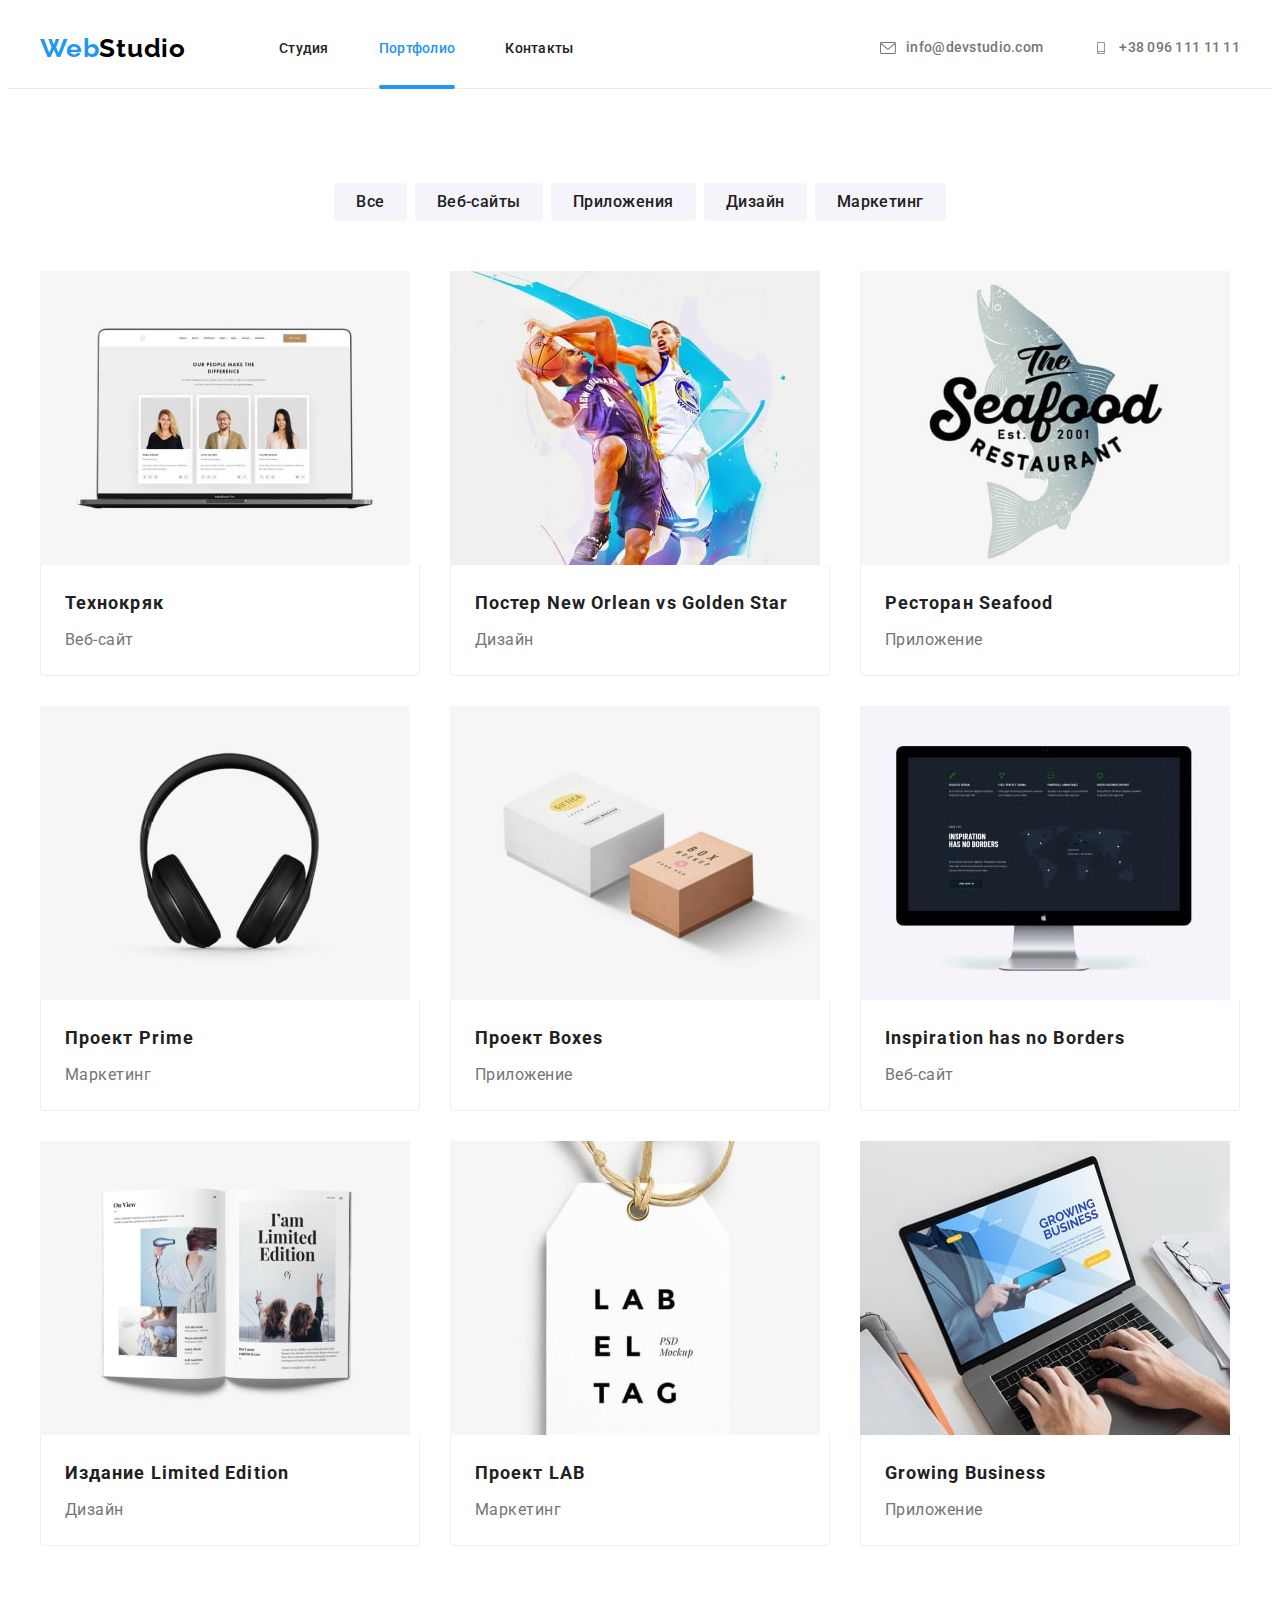
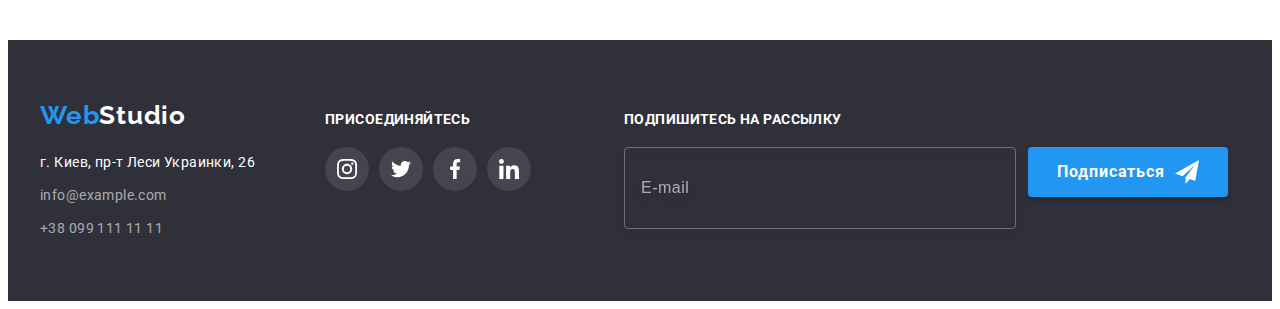
==== portfolio.html @ 7f7b312b "hw7" ====
<!DOCTYPE html>
<html lang="ru">
  <head>
    <meta charset="UTF-8" />
    <meta http-equiv="X-UA-Compatible" content="IE=edge" />
    <meta name="viewport" content="width=device-width, initial-scale=1.0" />
    <title>Document</title>
    <link rel="preconnect" href="https://fonts.googleapis.com" />
    <link rel="preconnect" href="https://fonts.gstatic.com" crossorigin />
    <link
      href="https://fonts.googleapis.com/css2?family=Raleway:wght@700&family=Roboto:wght@400;500;700;900&display=swap"
      rel="stylesheet"
    />
    <link
      rel="stylesheet"
      href="https://cdnjs.cloudflare.com/ajax/libs/modern-normalize/1.1.0/modern-normalize.min.css"
      integrity="sha512-wpPYUAdjBVSE4KJnH1VR1HeZfpl1ub8YT/NKx4PuQ5NmX2tKuGu6U/JRp5y+Y8XG2tV+wKQpNHVUX03MfMFn9Q=="
      crossorigin="anonymous"
      referrerpolicy="no-referrer"
    />
    <link rel="stylesheet" href="./css/styles.css" />
  </head>

  <body>
    <header class="header">
      <div class="container header-container">
        <nav class="header-nav">
          <a href="./index.html" class="header-logo link"
            ><span class="header-logo-span">Web</span>Studio
          </a>
          <ul class="header-nav-list list">
            <li class="header-nav-item">
              <a href="./index.html" class="header-nav-link link">Студия</a>
            </li>
            <li class="header-nav-item">
              <a href="./portfolio.html" class="header-nav-link link current-link">Портфолио</a>
            </li>
            <li class="header-nav-item">
              <a href="" class="header-nav-link link">Контакты</a>
            </li>
          </ul>
        </nav>
        <ul class="header-contacts-list list">
          <li class="header-contacts-item">
            <a href="mailto:info@devstudio.com" class="header-contacts-link link">
              <svg class="header-contacts-icon" width="16px" height="12px">
                <use href="./images/icons.svg#icon-envelope"></use>
              </svg>
              info@devstudio.com
            </a>
          </li>
          <li class="header-contacts-item">
            <a href="tel:+380961111111" class="header-contacts-link link">
              <svg class="header-contacts-icon" width="16px" height="12px">
                <use href="./images/icons.svg#icon-smartphone"></use>
              </svg>
              +38 096 111 11 11
            </a>
          </li>
        </ul>
      </div>
    </header>

    <main>
      <section class="section portfolio">
        <div class="container">
          <h2 class="visually-hidden">Портфолио</h2>

          <ul class="portfolio-btn-list list">
            <li class="portfolio-btn-item">
              <button type="button" class="portfolio-btn btn">Все</button>
            </li>
            <li class="portfolio-btn-item">
              <button type="button" class="portfolio-btn btn">Веб-сайты</button>
            </li>
            <li class="portfolio-btn-item">
              <button type="button" class="portfolio-btn btn">Приложения</button>
            </li>
            <li class="portfolio-btn-item">
              <button type="button" class="portfolio-btn btn">Дизайн</button>
            </li>
            <li class="portfolio-btn-item">
              <button type="button" class="portfolio-btn btn">Маркетинг</button>
            </li>
          </ul>

          <ul class="portfolio-list list">
            <li class="portfolio-item">
              <a href="#" class="portfolio-item-link link">
                <div class="portfolio-overlay">
                  <img
                    class="portfolio-img"
                    src="./images/img-portfolio-1.jpg"
                    alt="Технокряк"
                    width="370"
                    height="294"
                  />
                  <p class="portfolio-overlay-text">
                    Ресурс предлагает комплексные предложения с разным уровнем функционала и
                    сервисов. Все это позволит посетителю получить исчерпывающие сведения о компании
                    или частном лице.
                  </p>
                </div>
                <div class="portfolio-item-under-img">
                  <h3 class="portfolio-title">Технокряк</h3>
                  <p class="portfolio-text">Веб-сайт</p>
                </div>
              </a>
            </li>
            <li class="portfolio-item">
              <a href="#" class="portfolio-item-link link">
                <div class="portfolio-overlay">
                  <img
                    class="portfolio-img"
                    src="./images/img-portfolio-2.jpg"
                    alt="Постер New Orlean vs Golden Star"
                    width="370"
                    height="294"
                  />
                  <p class="portfolio-overlay-text">
                    Ресурс предлагает комплексные предложения с разным уровнем функционала и
                    сервисов. Все это позволит посетителю получить исчерпывающие сведения о компании
                    или частном лице.
                  </p>
                </div>
                <div class="portfolio-item-under-img">
                  <h3 class="portfolio-title">Постер New Orlean vs Golden Star</h3>
                  <p class="portfolio-text">Дизайн</p>
                </div>
              </a>
            </li>
            <li class="portfolio-item">
              <a href="#" class="portfolio-item-link link">
                <div class="portfolio-overlay">
                  <img
                    class="portfolio-img"
                    src="./images/img-portfolio-3.jpg"
                    alt="Ресторан Seafood"
                    width="370"
                    height="294"
                  />
                  <p class="portfolio-overlay-text">
                    Ресурс предлагает комплексные предложения с разным уровнем функционала и
                    сервисов. Все это позволит посетителю получить исчерпывающие сведения о компании
                    или частном лице.
                  </p>
                </div>
                <div class="portfolio-item-under-img">
                  <h3 class="portfolio-title">Ресторан Seafood</h3>
                  <p class="portfolio-text">Приложение</p>
                </div>
              </a>
            </li>
            <li class="portfolio-item">
              <a href="#" class="portfolio-item-link link">
                <div class="portfolio-overlay">
                  <img
                    class="portfolio-img"
                    src="./images/img-portfolio-4.jpg"
                    alt="Проект Prime"
                    width="370"
                    height="294"
                  />
                  <p class="portfolio-overlay-text">
                    Ресурс предлагает комплексные предложения с разным уровнем функционала и
                    сервисов. Все это позволит посетителю получить исчерпывающие сведения о компании
                    или частном лице.
                  </p>
                </div>
                <div class="portfolio-item-under-img">
                  <h3 class="portfolio-title">Проект Prime</h3>
                  <p class="portfolio-text">Маркетинг</p>
                </div>
              </a>
            </li>
            <li class="portfolio-item">
              <a href="#" class="portfolio-item-link link">
                <div class="portfolio-overlay">
                  <img
                    class="portfolio-img"
                    src="./images/img-portfolio-5.jpg"
                    alt="Проект Boxes"
                    width="370"
                    height="294"
                  />
                  <p class="portfolio-overlay-text">
                    Ресурс предлагает комплексные предложения с разным уровнем функционала и
                    сервисов. Все это позволит посетителю получить исчерпывающие сведения о компании
                    или частном лице.
                  </p>
                </div>
                <div class="portfolio-item-under-img">
                  <h3 class="portfolio-title">Проект Boxes</h3>
                  <p class="portfolio-text">Приложение</p>
                </div>
              </a>
            </li>
            <li class="portfolio-item">
              <a href="#" class="portfolio-item-link link">
                <div class="portfolio-overlay">
                  <img
                    class="portfolio-img"
                    src="./images/img-portfolio-6.jpg"
                    alt="Inspiration has no Borders"
                    width="370"
                    height="294"
                  />
                  <p class="portfolio-overlay-text">
                    Ресурс предлагает комплексные предложения с разным уровнем функционала и
                    сервисов. Все это позволит посетителю получить исчерпывающие сведения о компании
                    или частном лице.
                  </p>
                </div>
                <div class="portfolio-item-under-img">
                  <h3 class="portfolio-title">Inspiration has no Borders</h3>
                  <p class="portfolio-text">Веб-сайт</p>
                </div>
              </a>
            </li>
            <li class="portfolio-item">
              <a href="#" class="portfolio-item-link link">
                <div class="portfolio-overlay">
                  <img
                    class="portfolio-img"
                    src="./images/img-portfolio-7.jpg"
                    alt="Издание Limited Edition"
                    width="370"
                    height="294"
                  />
                  <p class="portfolio-overlay-text">
                    Ресурс предлагает комплексные предложения с разным уровнем функционала и
                    сервисов. Все это позволит посетителю получить исчерпывающие сведения о компании
                    или частном лице.
                  </p>
                </div>
                <div class="portfolio-item-under-img">
                  <h3 class="portfolio-title">Издание Limited Edition</h3>
                  <p class="portfolio-text">Дизайн</p>
                </div>
              </a>
            </li>
            <li class="portfolio-item">
              <a href="#" class="portfolio-item-link link">
                <div class="portfolio-overlay">
                  <img
                    class="portfolio-img"
                    src="./images/img-portfolio-8.jpg"
                    alt="Проект LAB"
                    width="370"
                    height="294"
                  />
                  <p class="portfolio-overlay-text">
                    Ресурс предлагает комплексные предложения с разным уровнем функционала и
                    сервисов. Все это позволит посетителю получить исчерпывающие сведения о компании
                    или частном лице.
                  </p>
                </div>
                <div class="portfolio-item-under-img">
                  <h3 class="portfolio-title">Проект LAB</h3>
                  <p class="portfolio-text">Маркетинг</p>
                </div>
              </a>
            </li>
            <li class="portfolio-item">
              <a href="#" class="portfolio-item-link link">
                <div class="portfolio-overlay">
                  <img
                    class="portfolio-img"
                    src="./images/img-portfolio-9.jpg"
                    alt="Growing Business"
                    width="370"
                    height="294"
                  />
                  <p class="portfolio-overlay-text">
                    Ресурс предлагает комплексные предложения с разным уровнем функционала и
                    сервисов. Все это позволит посетителю получить исчерпывающие сведения о компании
                    или частном лице.
                  </p>
                </div>
                <div class="portfolio-item-under-img">
                  <h3 class="portfolio-title">Growing Business</h3>
                  <p class="portfolio-text">Приложение</p>
                </div>
              </a>
            </li>
          </ul>
        </div>
      </section>
    </main>

    <footer class="footer">
      <div class="container footer-container">
        <div class="footer-address-container">
          <a href="./index.html" class="footer-logo link"
            ><span class="footer-logo-span">Web</span>Studio</a
          >
          <address class="footer-address">
            <ul class="footer-address-list list">
              <li class="footer-address-item">
                <a
                  class="footer-address-item-map link"
                  href="https://goo.gl/maps/R8WiXzASYnoAevXz5"
                  target="_blank"
                  rel="noopener noreferrer"
                  >г. Киев, пр-т Леси Украинки, 26</a
                >
              </li>
              <li class="footer-address-item">
                <a class="footer-address-item-link link" href="mailto:info@example.com"
                  >info@example.com</a
                >
              </li>
              <li class="footer-address-item">
                <a class="footer-address-item-link link" href="tel:+380991111111"
                  >+38 099 111 11 11</a
                >
              </li>
            </ul>
          </address>
        </div>

        <div class="footer-soc-container">
          <p class="footer-soc-text">присоединяйтесь</p>
          <ul class="footer-soc-list list">
            <li class="footer-soc-item">
              <a href="#" class="footer-soc-link link">
                <svg class="footer-soc-icon" width="20px" height="20px">
                  <use href="./images/icons.svg#icon-instagram"></use>
                </svg>
              </a>
            </li>
            <li class="footer-soc-item">
              <a href="#" class="footer-soc-link link">
                <svg class="footer-soc-icon" width="20px" height="20px">
                  <use href="./images/icons.svg#icon-twitter"></use>
                </svg>
              </a>
            </li>
            <li class="footer-soc-item">
              <a href="" class="footer-soc-link link">
                <svg class="footer-soc-icon" width="20px" height="20px">
                  <use href="./images/icons.svg#icon-facebook"></use>
                </svg>
              </a>
            </li>
            <li class="footer-soc-item">
              <a href="" class="footer-soc-link link">
                <svg class="footer-soc-icon" width="20px" height="20px">
                  <use href="./images/icons.svg#icon-linkedin"></use>
                </svg>
              </a>
            </li>
          </ul>
        </div>

        <div class="footer-subscription">
          <p class="footer-subscription-title">Подпишитесь на рассылку</p>
          <form class="footer-subscription-form">
            <!-- <label for="user-telegram" class="footer-subscription-label"></label> -->
            <input
              id="user-telegram"
              type="email"
              class="footer-subscription-input"
              name="user-telegram"
              placeholder="E-mail"
              required
            />
            <button type="submit" class="footer-subscription-btn btn">
              Подписаться
              <svg class="footer-subscription-btn-icon" width="24px" height="24px">
                <use href="./images/icons.svg#icon-send-telegram"></use>
              </svg>
            </button>
          </form>
        </div>
      </div>
    </footer>
  </body>
</html>
---- css/styles.css ----
:root {
  --main-title-color: #212121;
  --main-text-color: #757575;
  --main-hover-color: #2196f3;
  --main-svg-color: #afb1b8;
  --timing-function-cubic: cubic-bezier(0.4, 0, 0.2, 1);
  --duration: 250ms;
}

p,
h1,
h2,
h3,
h4,
h5,
h6 {
  margin: 0;
}

ul {
  margin: 0;
  padding-left: 0;
}

body {
  font-family: 'Roboto', sans-serif;
  font-style: normal;
}

img {
  display: block;
  max-width: 100%;
  height: auto;
}

address {
  font-style: normal;
}

.link {
  text-decoration: none;
  font-style: normal;
}

/* .link:active {
  color: var(--main-hover-color);
} */

.list {
  list-style: none;
}

.btn {
  cursor: pointer;
  font-family: inherit;
  border: transparent;
}

.visually-hidden {
  position: absolute;
  white-space: nowrap;
  width: 1px;
  height: 1px;
  overflow: hidden;
  border: 0;
  padding: 0;
  clip: rect(0 0 0 0);
  clip-path: inset(50%);
  margin: -1px;
}

.container {
  width: 1200px;
  padding-left: 15px;
  padding-right: 15px;
  margin-left: auto;
  margin-right: auto;
  /* outline: 2px solid red; */
}

.section {
  padding-top: 94px;
  padding-bottom: 94px;
}

/* --------------HEADER ------------*/

.header-nav-link:hover,
.header-nav-link:focus,
.header-contacts-link:hover,
.header-contacts-link:focus {
  color: var(--main-hover-color);
}

.header {
  background-color: #ffffff;
  /* padding-top: 24px;
  padding-bottom: 25px; */
  border-bottom: 1px solid #ececec;
}

.header-container {
  display: flex;
  align-items: center;
}

.header-nav {
  display: flex;
  align-items: center;
}

.header-nav-list {
  display: flex;
}

.header-nav-item {
  margin-right: 50px;
}

.header-nav-item:last-child {
  margin-right: 0;
}

.header-contacts-list {
  margin-left: auto;
  display: flex;
  justify-content: flex-end;
}

.header-contacts-item {
  margin-right: 50px;
}

.header-contacts-item:last-child {
  margin-right: 0;
}

.header-nav-link {
  font-weight: 500;
  font-size: 14px;
  line-height: 1.14; /* line-height(px)/font-size(px) */
  letter-spacing: 0.02em;
  color: #212121;
  transition-property: color;
  transition-duration: var(--duration);
  transition-timing-function: var(--timing-function-cubic);
  position: relative;
  padding-bottom: 32px;
  padding-top: 32px;
}

.header-contacts-link {
  display: flex;
  align-items: center;
  font-weight: 500;
  font-size: 14px;
  line-height: 1.14;
  letter-spacing: 0.02em;
  color: var(--main-text-color);
  transition: color var(--duration) var(--transition-cubic);
  padding-bottom: 32px;
  padding-top: 32px;
}

.header-contacts-icon {
  margin-right: 10px;
  fill: currentColor;
}

.header-logo {
  font-family: 'Raleway', sans-serif;
  font-weight: 700;
  font-size: 26px;
  line-height: 1.19;
  letter-spacing: 0.03em;
  color: #000;
  margin-right: 93px;
}

.header-logo-span {
  color: #2196f3;
}

.current-link {
  color: var(--main-hover-color);
  position: relative;
}

/* .header-nav-link::after {
  content: '';
  display: block;
  position: absolute;
  width: 0%;
  height: 4px;
  background-color: currentColor;
  border-radius: 2px;
  transition: width var(--duration) var(--transition-cubic);
  bottom: -1px;
}

.header-nav-link:hover::after {
  width: 100%;
} */

.current-link::after {
  content: '';
  display: block;
  position: absolute;
  width: 100%;
  height: 4px;
  background-color: currentColor;
  border-radius: 2px;
  bottom: -1px;
  /* bottom: -33px; */
}

/* --------------HERO ------------*/

.hero-btn:hover,
.hero-btn:focus {
  background-color: #188ce8;
}

.hero {
  background-color: #c4c4c4;
  background-image: linear-gradient(rgba(47, 48, 58, 0.4), rgba(47, 48, 58, 0.4)),
    url(../images/img-hero-bg.jpg);
  background-repeat: no-repeat;
  background-position: center;
  background-size: cover;
  max-width: 1600px;
  margin: auto auto;
  padding-top: 200px;
  padding-bottom: 200px;
}

.hero-title {
  font-weight: 900;
  font-size: 44px;
  line-height: 1.36;
  text-align: center;
  letter-spacing: 0.06em;
  text-transform: uppercase;
  color: #ffffff;
  max-width: 696px;
  margin-left: auto;
  margin-right: auto;
  margin-bottom: 30px;
}

.hero-btn {
  border-radius: 4px;
  font-weight: 700;
  font-size: 16px;
  line-height: calc(30 / 16);
  display: flex;
  align-items: center;
  text-align: center;
  letter-spacing: 0.06em;
  color: #ffffff;
  background-color: #2196f3;
  margin-left: auto;
  margin-right: auto;
  padding: 10px 32px;
  transition: background-color var(--duration) var(--timing-function-cubic);
}

/* -------------- FEATURES ------------*/

.features-list {
  margin-left: auto;
  margin-right: auto;
  display: flex;
}

.features-item {
  align-items: baseline;
  margin-right: 30px;
  flex-basis: calc((100% - 90px) / 4);
}

.features-item:last-child {
  margin-right: 0;
}

.features-item-title {
  font-weight: 700;
  font-size: 14px;
  line-height: 1.14;
  letter-spacing: 0.03em;
  text-transform: uppercase;
  color: var(--main-title-color);
  margin-bottom: 10px;
}

.features-item-text {
  font-size: 14px;
  line-height: calc(24 / 14);
  letter-spacing: 0.03em;
  color: var(--main-text-color);
}

.features-item-logo {
  display: flex;
  align-items: center;
  justify-content: center;
  width: 270px;
  height: 120px;
  background-color: #f5f4fa;
  margin-bottom: 30px;
}

/* -------------- ABOUT ------------*/

.about {
  padding-top: 0;
}

.about-list {
  display: flex;
  column-gap: 30px; /* задает отступы между li списком, кром последнего/первого. Аналог child */
}

.about-title {
  font-weight: 700;
  font-size: 36px;
  line-height: 1.17;
  text-align: center;
  letter-spacing: 0.03em;
  color: var(--main-title-color);
  margin-bottom: 50px;
}

.about-item {
  position: relative;
}

.about-text {
  font-weight: 700;
  font-size: 14px;
  line-height: 16px;
  text-align: center;
  letter-spacing: 0.03em;
  text-transform: uppercase;
  color: #ffffff;
  background-color: rgba(47, 48, 58, 0.8);
  position: absolute;
  bottom: 0;
  width: 100%;
  height: 70px;
  display: flex;
  justify-content: center;
  align-items: center;
}

/* -------------- TEAM ------------*/

.team {
  background-color: #f5f4fa;
}

.team-list {
  display: flex;
  column-gap: 30px;
}

.team-item {
  border-radius: 0px 0px 4px 4px;
  background-color: #ffffff;
  box-shadow: 0px 1px 3px rgba(0, 0, 0, 0.12), 0px 1px 1px rgba(0, 0, 0, 0.14),
    0px 2px 1px rgba(0, 0, 0, 0.2);
}

.team-title {
  font-weight: 700;
  font-size: 36px;
  line-height: 1.17;
  text-align: center;
  letter-spacing: 0.03em;
  color: var(--main-title-color);
  margin-bottom: 50px;
}

.team-item-title {
  font-weight: 500;
  font-size: 16px;
  line-height: 1.19;
  text-align: center;
  letter-spacing: 0.03em;
  color: var(--main-title-color);
  margin-bottom: 10px;
  padding-top: 30px;
}

.team-item-text {
  font-size: 16px;
  line-height: 1.19;
  text-align: center;
  letter-spacing: 0.03em;
  color: var(--main-text-color);
  /* padding-bottom: 30px; */
  margin-bottom: 16px;
}

.team-soc-list {
  display: flex;
  justify-content: center;
  gap: 10px;
  padding-bottom: 30px;
}

.team-soc-link {
  display: flex;
  align-items: center;
  justify-content: center;
  width: 44px;
  height: 44px;
  border-radius: 50%;
  background-color: #ffffff;
  transition: background-color var(--duration) var(--timing-function-cubic);
}

.team-soc-icon {
  fill: var(--main-svg-color);
  transition: fill var(--duration) var(--timing-function-cubic);
}

.team-soc-link:hover,
.team-soc-link:focus {
  background-color: var(--main-hover-color);
}

.team-soc-link:hover .team-soc-icon,
.team-soc-link:focus .team-soc-icon {
  fill: #ffffff;
}

/* -------------- CLIENTS ------------*/

.clients-title {
  font-weight: 700;
  font-size: 36px;
  line-height: calc(42 / 36);
  text-align: center;
  letter-spacing: 0.03em;
  color: var(--main-title-color);
  margin-bottom: 50px;
}

.clients-logo-list {
  display: flex;
  justify-content: center;
  gap: 30px;
}

.clients-logo-link {
  display: flex;
  align-items: center;
  justify-content: center;
  width: 170px;
  height: 92px;
  color: var(--main-svg-color);
  border: 1px solid #afb1b8;
  border-radius: 4px;
  transition: border-color var(--duration) var(--timing-function-cubic),
    color var(--duration) var(--timing-function-cubic);
}

.clients-logo-icon {
  /* fill: var(--main-svg-color); */
  fill: currentColor;
  /* transition: fill var(--duration) var(--timing-function-cubic); */
}

.clients-logo-link:hover,
.clients-logo-link:focus {
  border-color: var(--main-hover-color);
  color: var(--main-hover-color);
}

/* .clients-logo-link:hover .clients-logo-icon,
.clients-logo-link:focus .clients-logo-icon {
  fill: currentColor;
} */

/* -------------- PORTFOLIO ------------*/

.portfolio-btn {
  font-weight: 500;
  font-size: 16px;
  line-height: 1.63;
  text-align: center;
  letter-spacing: 0.03em;
  color: #212121;
  background: #f5f4fa;
  border-radius: 4px;
  transition: background-color var(--duration) var(--timing-function-cubic),
    color var(--duration) var(--timing-function-cubic),
    box-shadow var(--duration) var(--timing-function-cubic);
}

.portfolio-btn:hover,
.portfolio-btn:focus {
  background-color: #2196f3;
  color: #ffffff;
  box-shadow: 0px 3px 1px rgba(0, 0, 0, 0.1), 0px 1px 2px rgba(0, 0, 0, 0.08),
    0px 2px 2px rgba(0, 0, 0, 0.12);
}

.portfolio-btn-list {
  margin-bottom: 50px;
  display: flex;
  justify-content: center;
  column-gap: 8px;
}

.portfolio-btn {
  padding: 6px 22px;
}

.portfolio-list {
  display: flex;
  flex-wrap: wrap;
  column-gap: 30px;
  row-gap: 30px;
}

.portfolio-item-under-img {
  padding: 20px 24px;
  border-radius: 0px 0px 4px 4px;
  border: 1px solid #eeeeee;
  border-top: none;
}

.portfolio-title {
  font-weight: 700;
  font-size: 18px;
  line-height: 2;
  letter-spacing: 0.06em;
  color: var(--main-title-color);
  margin-bottom: 4px;
}

.portfolio-text {
  font-size: 16px;
  line-height: 1.88;
  letter-spacing: 0.03em;
  color: var(--main-text-color);
}

.portfolio-item {
  width: calc((100% - 60px) / 3);
  /* position: relative; */
}

.portfolio-item-link {
  display: block;
  width: 100%;
  height: 100%;
  transition: box-shadow var(--duration) var(--timing-function-cubic);
  /* position: relative; */
}

.portfolio-overlay {
  position: relative;
  overflow: hidden;
}

.portfolio-overlay-text {
  color: #ffffff;
  position: absolute;
  font-weight: 400;
  font-size: 18px;
  line-height: calc(28 / 18);
  letter-spacing: 0.03em;
  top: 0;
  left: 0;
  background-color: rgba(33, 150, 243, 0.9);
  width: 100%;
  height: 100%;
  transform: translateY(101%);
  transition: transform var(--duration) var(--timing-function-cubic);
  padding: 63px 24px;
  overflow: auto;
}

.portfolio-item-link:hover,
.portfolio-item-link:focus {
  box-shadow: 0px 1px 1px rgba(0, 0, 0, 0.12), 0px 4px 4px rgba(0, 0, 0, 0.06),
    1px 4px 6px rgba(0, 0, 0, 0.16);
}

.portfolio-item-link:hover .portfolio-overlay-text {
  transform: translateY(0);
}

/* -------------- FOOTER ------------*/

.footer {
  background: #2f303a;
  padding-top: 60px;
  padding-bottom: 60px;
}

.footer-address-item-map:hover,
.footer-address-item-map:focus,
.footer-address-item-link:hover,
.footer-address-item-link:focus {
  color: var(--main-hover-color);
}

.footer-logo {
  display: inline-block;
  font-family: 'Raleway', sans-serif;
  font-weight: 700;
  font-size: 26px;
  line-height: 1.19;
  letter-spacing: 0.03em;
  color: #ffffff;
  margin-bottom: 20px;
}

.footer-address {
  margin-top: auto;
}

.footer-logo-span {
  color: #2196f3;
}

.footer-address-item-map {
  font-size: 14px;
  line-height: 1.7;
  letter-spacing: 0.03em;
  color: #ffffff;
  transition: color var(--duration) var(--timing-function-cubic);
}

.footer-address-item-link {
  font-size: 14px;
  line-height: 1.7;
  letter-spacing: 0.03em;
  color: rgba(255, 255, 255, 0.6);
  transition: color var(--duration) var(--timing-function-cubic);
}

.footer-address-item {
  margin-bottom: 9px;
}

.footer-address-item:last-child {
  margin-bottom: 0;
}

.footer-container {
  display: flex;
  justify-content: start;
  align-items: baseline;
}

.footer-address-container {
  margin-right: 70px;
}

.footer-soc-text {
  font-weight: 700;
  font-size: 14px;
  line-height: calc(16 / 14);
  letter-spacing: 0.03em;
  text-transform: uppercase;
  color: #ffffff;
  margin-bottom: 20px;
}

.footer-soc-list {
  display: flex;
  justify-content: start;
  column-gap: 10px;
  /* margin-bottom: 30px; */
}

.footer-soc-link {
  display: flex;
  align-items: center;
  justify-content: center;
  width: 44px;
  height: 44px;
  border-radius: 50%;
  background-color: rgba(255, 255, 255, 0.1);
  transition: background-color var(--duration) var(--timing-function-cubic);
}

.footer-soc-icon {
  fill: #ffffff;
}

.footer-soc-link:hover,
.footer-soc-link:focus {
  background-color: var(--main-hover-color);
}

/* .footer-soc-link:hover .footer-soc-icon,
.footer-soc-link:focus .footer-soc-icon {
  fill: #ffffff;
} */

.footer-subscription {
  margin-left: 93px;
}

.footer-subscription-form {
  display: flex;
  justify-content: center;
  gap: 12px;
}

.footer-subscription-title {
  font-weight: 700;
  font-size: 14px;
  line-height: calc(16 / 14);
  letter-spacing: 0.03em;
  text-transform: uppercase;
  color: #ffffff;
  margin-bottom: 20px;
}

.footer-subscription-input {
  /* box-sizing: border-box; */
  width: 358px;
  height: 50px;
  border: 1px solid rgba(255, 255, 255, 0.3);
  filter: drop-shadow(0px 4px 4px rgba(0, 0, 0, 0.15));
  border-radius: 4px;
  color: rgba(255, 255, 255, 0.6);
  background-color: rgba(0, 0, 0, 0);
  padding: 15px 16px;
}

.footer-subscription-input::placeholder {
  font-weight: 400;
  font-size: 16px;
  line-height: calc(20 / 16);
  display: flex;
  align-items: center;
  letter-spacing: 0.03em;
  color: rgba(255, 255, 255, 0.6);
}

.footer-subscription-btn {
  width: 200px;
  height: 50px;
  background: var(--main-hover-color);
  box-shadow: 0px 4px 4px rgba(0, 0, 0, 0.15);
  border-radius: 4px;
  display: flex;
  justify-content: center;
  align-items: center;
  gap: 10px;
  transition: background-color var(--duration) var(--timing-function-cubic);
  font-weight: 700;
  font-size: 16px;
  line-height: calc(30 / 16);
  letter-spacing: 0.06em;
  color: #ffffff;
}

/* .footer-subscription-btn-text {
  font-weight: 700;
  font-size: 16px;
  line-height: calc(30 / 16);
  display: flex;
  align-items: center;
  text-align: center;
  letter-spacing: 0.06em;
  color: #ffffff;
}*/

.footer-subscription-btn:hover,
.footer-subscription-btn:focus {
  background-color: #188ce8;
}

/* -------------- MODAL WINDOW / BACKDROP------------*/

.backdrop {
  position: fixed;
  top: 0;
  width: 100%;
  height: 100%;
  background-color: rgba(0, 0, 0, 0.2);
  transition: opacity var(--duration) var(--timing-function-cubic),
    visibility var(--duration) var(--timing-function-cubic);
}

.modal-window {
  /* открытое окно модалки */
  position: absolute;
  top: 50%;
  left: 50%;
  transform: translate(-50%, -50%) scale(1); /*scale показыает точку с которой будет пояляться */
  width: 528px;
  height: 581px;
  background-color: #ffffff;
  box-shadow: 0px 1px 3px rgba(0, 0, 0, 0.12), 0px 1px 1px rgba(0, 0, 0, 0.14),
    0px 2px 1px rgba(0, 0, 0, 0.2);
  border-radius: 4px;
  transition: transform var(--duration) var(--timing-function-cubic);
  padding: 40px;
}

.backdrop.is-hidden .modal-window {
  /* закрытое окно модалки */
  transform: translate(-50%, -50%) scale(0); /* плавное появление модалки */
}

.backdrop-btn {
  position: absolute;
  top: 8px;
  right: 8px;
  width: 30px;
  height: 30px;
  background-color: #ffffff;
  border: 1px solid rgba(0, 0, 0, 0.1);
  border-radius: 50%;
}

.backdrop-icon-close {
  position: absolute;
  top: 50%;
  left: 50%;
  transform: translate(-50%, -50%);
}

.is-hidden {
  opacity: 0;
  visibility: hidden;
  pointer-events: none;
}

.no-scroll {
  overflow: hidden;
}

.modal-title {
  font-weight: 700;
  font-size: 20px;
  line-height: calc(23 / 20);
  text-align: center;
  letter-spacing: 0.03em;
  color: var(--main-title-color);
  margin-bottom: 12px;
}

.modal-input-field {
  margin-bottom: 10px;
}

.modal-input-field.user-comment {
  margin-bottom: 20px;
}

.modal-input {
  width: 100%;
  min-height: 40px;
  border: 1px solid rgba(33, 33, 33, 0.2);
  border-radius: 4px;
  padding-left: 42px;
  transition: border-color var(--duration) var(--timing-function-cubic),
    outline-color var(--duration) var(--timing-function-cubic);
}

.modal-input:focus {
  border-color: var(--main-hover-color);
  outline-color: var(--main-hover-color);
}

.modal-input:focus + .modal-input-icon {
  fill: var(--main-hover-color);
}

.modal-input-title {
  display: block;
  font-weight: 400;
  font-size: 12px;
  line-height: calc(14 / 12);
  letter-spacing: 0.01em;
  color: var(--main-text-color);
  margin-bottom: 4px;
}

.modal-input-comment {
  display: block;
  width: 100%;
  min-height: 120px;
  border: 1px solid rgba(33, 33, 33, 0.2);
  border-radius: 4px;
  resize: none;
  padding: 12px 16px;
  transition: border-color var(--duration) var(--timing-function-cubic),
    outline-color var(--duration) var(--timing-function-cubic);
}

.modal-input-comment:focus {
  border-color: var(--main-hover-color);
  outline-color: var(--main-hover-color);
}

.modal-input-comment::placeholder {
  font-weight: 400;
  font-size: 12px;
  line-height: calc(14 / 12);
  letter-spacing: 0.01em;
  color: rgba(117, 117, 117, 0.5);
}

.modal-checkbox {
  margin-bottom: 30px;
}

.modal-checkbox-text {
  font-weight: 400;
  font-size: 14px;
  line-height: calc(24 / 14);
  letter-spacing: 0.03em;
  color: var(--main-text-color);
  display: flex;
  justify-content: center;
  align-items: center;
}

.modal-checkbox-text span:first-child {
  width: 16px;
  height: 15px;
  border: 2px solid var(--main-title-color);
  border-radius: 3px;
  margin-right: 8.38px;
  display: flex;
  align-items: center;
  justify-content: center;
  transition: background-color var(--duration) var(--timing-function-cubic),
    border-color var(--duration) var(--timing-function-cubic);
}

.modal-check {
  fill: transparent;
  transition: fill var(--duration) var(--timing-function-cubic);
}

.modal-checkbox-input:checked + .modal-checkbox-text span:first-child {
  background-color: var(--main-hover-color);
  border-color: var(--main-hover-color);
}

.modal-checkbox-input:checked + .modal-checkbox-text .modal-check {
  fill: #ffffff;
}

/* .modal-checkbox-input:focus + .modal-checkbox-text span:first-child {
  border-color: var(--main-hover-color);
} */

/* .modal-checkbox-text::before {
  content: '';
  width: 16px;
  height: 15px;
  border: 2px solid var(--main-title-color);
  border-radius: 3px;
  margin-right: 8.38px;
  transition: background-color var(--duration) var(--timing-function-cubic);
}

.modal-checkbox-input:checked + .modal-checkbox-text::before {
  background-color: var(--main-hover-color);
  background-image: url(../images/icon-check.svg);
  background-repeat: no-repeat;
  background-position: center;
  border: none;
} */

.modal-checkbox-link {
  font-weight: 400;
  font-size: 14px;
  line-height: calc(24 / 14);
  letter-spacing: 0.03em;
  color: var(--main-hover-color);
}

.modal-input-wrap {
  position: relative;
}

.modal-input-icon {
  position: absolute;
  left: 12px;
  top: 50%;
  transform: translateY(-50%);
  transition: fill var(--duration) var(--timing-function-cubic);
}

.modal-btn {
  display: flex;
  align-items: center;
  justify-content: center;
  text-align: center;
  margin-left: auto;
  margin-right: auto;
  font-weight: 700;
  font-size: 16px;
  line-height: calc(30 / 16);
  width: 200px;
  height: 50px;
  letter-spacing: 0.06em;
  color: #ffffff;
  background: var(--main-hover-color);
  box-shadow: 0px 4px 4px rgba(0, 0, 0, 0.15);
  border-radius: 4px;
  transition: background-color var(--duration) var(--timing-function-cubic);
}

.modal-btn:hover,
.modal-btn:focus {
  background-color: #188ce8;
}
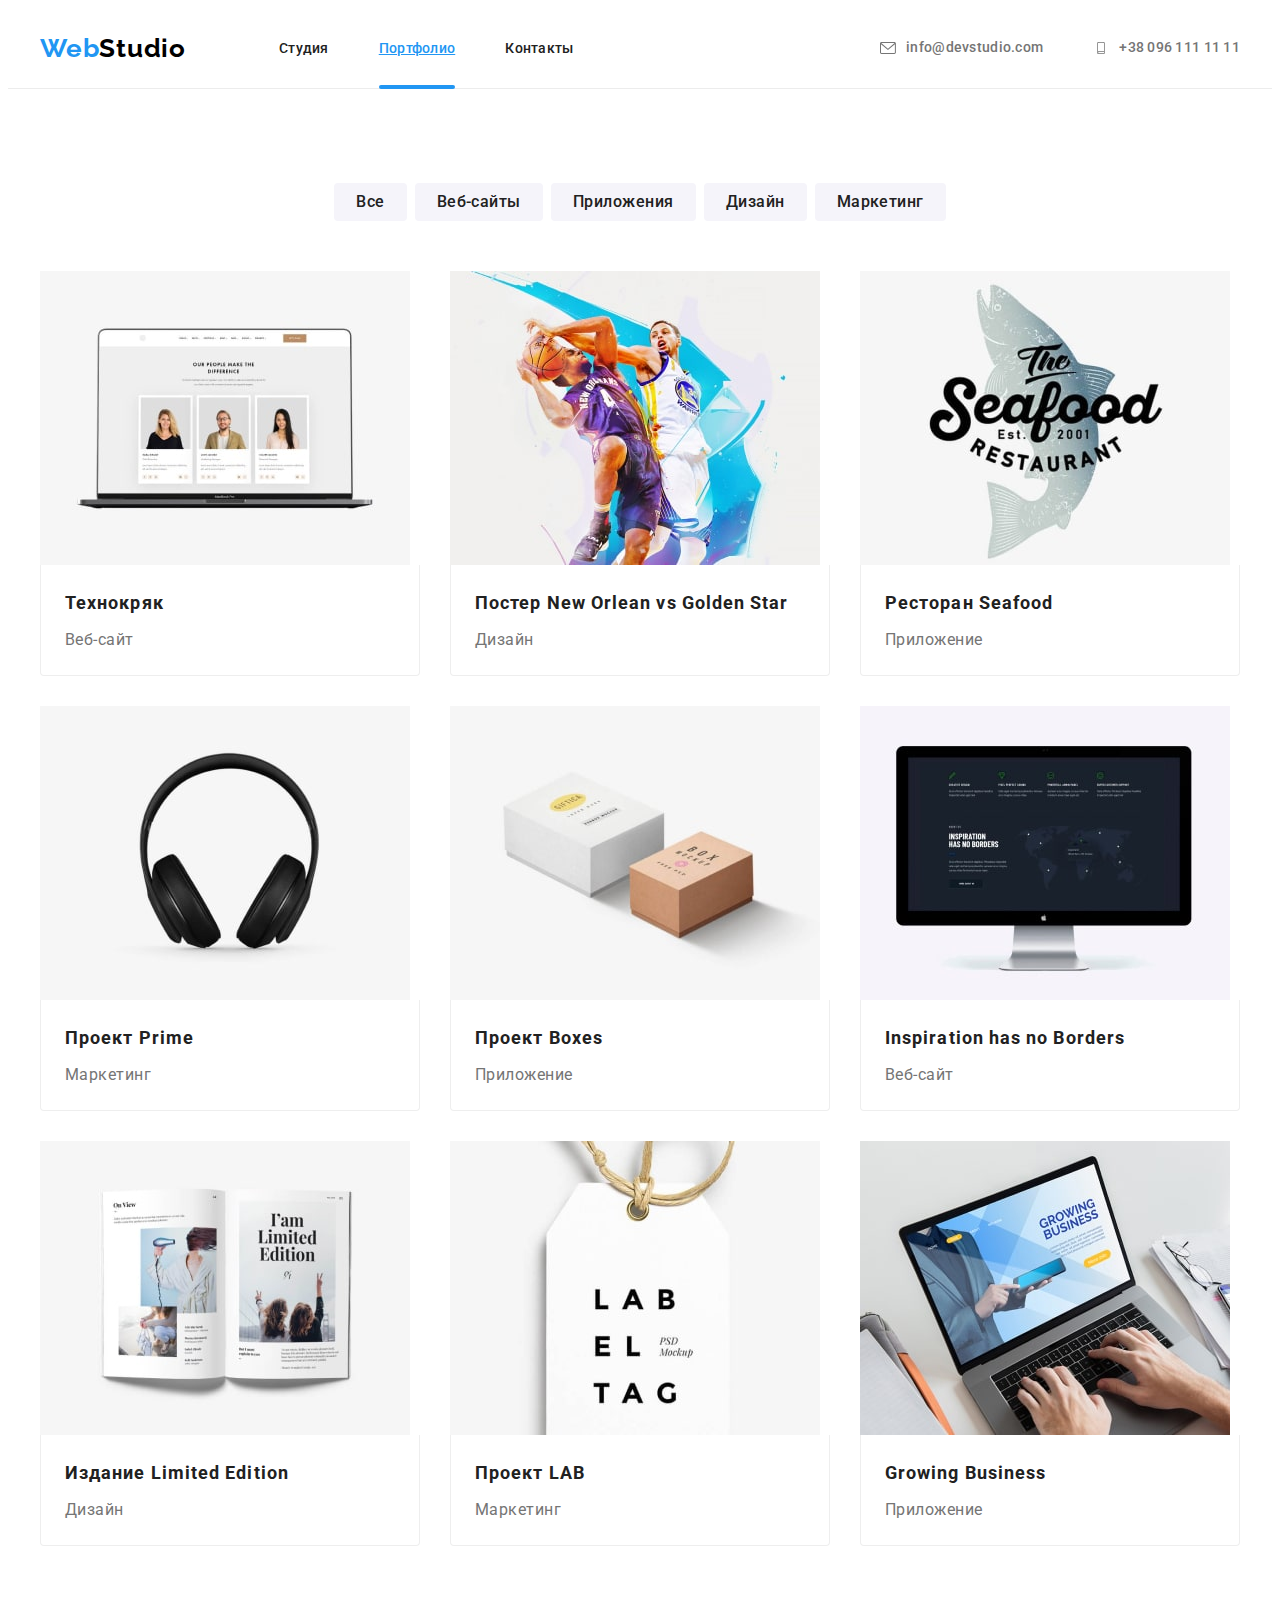
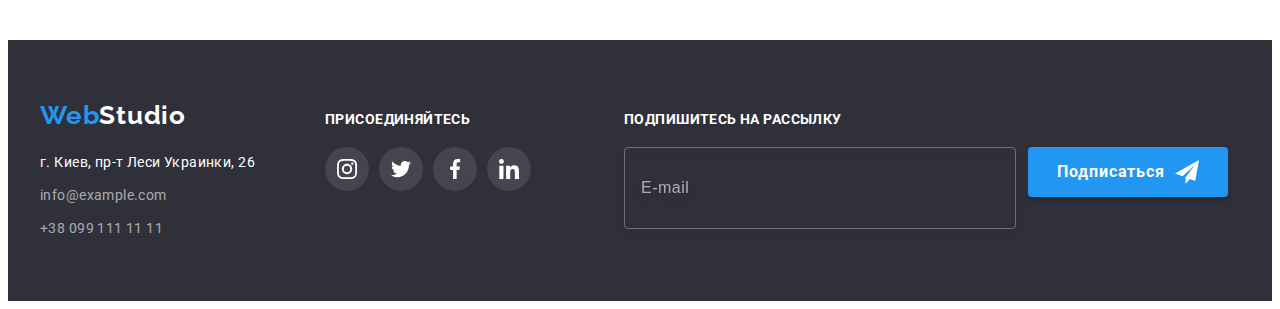
==== commit 85ab3df4: "hw7" ====
--- a/portfolio.html
+++ b/portfolio.html
@@ -18,40 +18,42 @@
       crossorigin="anonymous"
       referrerpolicy="no-referrer"
     />
-    <link rel="stylesheet" href="./css/styles.css" />
+    <!-- <link rel="stylesheet" href="./css/styles.css" /> -->
+    <link rel="stylesheet" href="./css/main.min.css" />
   </head>
 
   <body>
     <header class="header">
-      <div class="container header-container">
+      <div class="container header__container">
         <nav class="header-nav">
-          <a href="./index.html" class="header-logo link"
-            ><span class="header-logo-span">Web</span>Studio
+          <a href="./index.html" class="logo header__logo logo--black link"
+            ><span class="logo--blue">Web</span>Studio
           </a>
-          <ul class="header-nav-list list">
-            <li class="header-nav-item">
-              <a href="./index.html" class="header-nav-link link">Студия</a>
-            </li>
-            <li class="header-nav-item">
-              <a href="./portfolio.html" class="header-nav-link link current-link">Портфолио</a>
-            </li>
-            <li class="header-nav-item">
-              <a href="" class="header-nav-link link">Контакты</a>
+          <ul class="header-nav__list list">
+            <li class="header-nav__item">
+              <a href="./index.html" class="header-nav__link link">Студия</a>
+            </li>
+            <li class="header-nav__item">
+              <a href="./portfolio.html" class="header-nav__link  current-link">Портфолио</a>
+            </li>
+            <li class="header-nav__item">
+              <a href="" class="header-nav__link link">Контакты</a>
             </li>
           </ul>
         </nav>
-        <ul class="header-contacts-list list">
-          <li class="header-contacts-item">
-            <a href="mailto:info@devstudio.com" class="header-contacts-link link">
-              <svg class="header-contacts-icon" width="16px" height="12px">
+        
+        <ul class="header-contacts__list list">
+          <li class="header-contacts__item">
+            <a href="mailto:info@devstudio.com" class="header-contacts__link link">
+              <svg class="header-contacts__icon" width="16px" height="12px">
                 <use href="./images/icons.svg#icon-envelope"></use>
               </svg>
               info@devstudio.com
             </a>
           </li>
-          <li class="header-contacts-item">
-            <a href="tel:+380961111111" class="header-contacts-link link">
-              <svg class="header-contacts-icon" width="16px" height="12px">
+          <li class="header-contacts__item">
+            <a href="tel:+380961111111" class="header-contacts__link link">
+              <svg class="header-contacts__icon" width="16px" height="12px">
                 <use href="./images/icons.svg#icon-smartphone"></use>
               </svg>
               +38 096 111 11 11
@@ -66,220 +68,228 @@
         <div class="container">
           <h2 class="visually-hidden">Портфолио</h2>
 
-          <ul class="portfolio-btn-list list">
-            <li class="portfolio-btn-item">
-              <button type="button" class="portfolio-btn btn">Все</button>
-            </li>
-            <li class="portfolio-btn-item">
-              <button type="button" class="portfolio-btn btn">Веб-сайты</button>
-            </li>
-            <li class="portfolio-btn-item">
-              <button type="button" class="portfolio-btn btn">Приложения</button>
-            </li>
-            <li class="portfolio-btn-item">
-              <button type="button" class="portfolio-btn btn">Дизайн</button>
-            </li>
-            <li class="portfolio-btn-item">
-              <button type="button" class="portfolio-btn btn">Маркетинг</button>
+          <ul class="portfolio__btn-list list">
+            <li class="portfolio__btn-item">
+              <button type="button" class="portfolio__btn btn">Все</button>
+            </li>
+            <li class="portfolio__btn-item">
+              <button type="button" class="portfolio__btn btn">Веб-сайты</button>
+            </li>
+            <li class="portfolio__btn-item">
+              <button type="button" class="portfolio__btn btn">Приложения</button>
+            </li>
+            <li class="portfolio__btn-item">
+              <button type="button" class="portfolio__btn btn">Дизайн</button>
+            </li>
+            <li class="portfolio__btn-item">
+              <button type="button" class="portfolio__btn btn">Маркетинг</button>
             </li>
           </ul>
 
-          <ul class="portfolio-list list">
-            <li class="portfolio-item">
-              <a href="#" class="portfolio-item-link link">
-                <div class="portfolio-overlay">
-                  <img
-                    class="portfolio-img"
+          <ul class="card__list list">
+            <li class="card__item">
+              <a href="#" class="card__link link">
+                <div class="card-overlay">
+                  <img
+                    class="card-overlay__img"
                     src="./images/img-portfolio-1.jpg"
                     alt="Технокряк"
                     width="370"
                     height="294"
                   />
-                  <p class="portfolio-overlay-text">
-                    Ресурс предлагает комплексные предложения с разным уровнем функционала и
-                    сервисов. Все это позволит посетителю получить исчерпывающие сведения о компании
-                    или частном лице.
-                  </p>
-                </div>
-                <div class="portfolio-item-under-img">
-                  <h3 class="portfolio-title">Технокряк</h3>
-                  <p class="portfolio-text">Веб-сайт</p>
-                </div>
-              </a>
-            </li>
-            <li class="portfolio-item">
-              <a href="#" class="portfolio-item-link link">
-                <div class="portfolio-overlay">
-                  <img
-                    class="portfolio-img"
+                  <p class="card-overlay__text">
+                    Ресурс предлагает комплексные предложения с разным уровнем функционала и
+                    сервисов. Все это позволит посетителю получить исчерпывающие сведения о компании
+                    или частном лице.
+                  </p>
+                </div>
+                <div class="card-info">
+                  <h3 class="card-info__title">Технокряк</h3>
+                  <p class="card-info__text">Веб-сайт</p>
+                </div>
+              </a>
+            </li>
+
+            <li class="card__item">
+              <a href="#" class="card__link link">
+                <div class="card-overlay">
+                  <img
+                    class="card-overlay__img"
                     src="./images/img-portfolio-2.jpg"
                     alt="Постер New Orlean vs Golden Star"
                     width="370"
                     height="294"
                   />
-                  <p class="portfolio-overlay-text">
-                    Ресурс предлагает комплексные предложения с разным уровнем функционала и
-                    сервисов. Все это позволит посетителю получить исчерпывающие сведения о компании
-                    или частном лице.
-                  </p>
-                </div>
-                <div class="portfolio-item-under-img">
-                  <h3 class="portfolio-title">Постер New Orlean vs Golden Star</h3>
-                  <p class="portfolio-text">Дизайн</p>
-                </div>
-              </a>
-            </li>
-            <li class="portfolio-item">
-              <a href="#" class="portfolio-item-link link">
-                <div class="portfolio-overlay">
-                  <img
-                    class="portfolio-img"
+                  <p class="card-overlay__text">
+                    Ресурс предлагает комплексные предложения с разным уровнем функционала и
+                    сервисов. Все это позволит посетителю получить исчерпывающие сведения о компании
+                    или частном лице.
+                  </p>
+                </div>
+                <div class="card-info">
+                  <h3 class="card-info__title">Постер New Orlean vs Golden Star</h3>
+                  <p class="card-info__text">Дизайн</p>
+                </div>
+              </a>
+            </li>
+
+            <li class="card__item">
+              <a href="#" class="card__link link">
+                <div class="card-overlay">
+                  <img
+                    class="card-overlay__img"
                     src="./images/img-portfolio-3.jpg"
                     alt="Ресторан Seafood"
                     width="370"
                     height="294"
                   />
-                  <p class="portfolio-overlay-text">
-                    Ресурс предлагает комплексные предложения с разным уровнем функционала и
-                    сервисов. Все это позволит посетителю получить исчерпывающие сведения о компании
-                    или частном лице.
-                  </p>
-                </div>
-                <div class="portfolio-item-under-img">
-                  <h3 class="portfolio-title">Ресторан Seafood</h3>
-                  <p class="portfolio-text">Приложение</p>
-                </div>
-              </a>
-            </li>
-            <li class="portfolio-item">
-              <a href="#" class="portfolio-item-link link">
-                <div class="portfolio-overlay">
-                  <img
-                    class="portfolio-img"
+                  <p class="card-overlay__text">
+                    Ресурс предлагает комплексные предложения с разным уровнем функционала и
+                    сервисов. Все это позволит посетителю получить исчерпывающие сведения о компании
+                    или частном лице.
+                  </p>
+                </div>
+                <div class="card-info">
+                  <h3 class="card-info__title">Ресторан Seafood</h3>
+                  <p class="card-info__text">Приложение</p>
+                </div>
+              </a>
+            </li>
+
+            <li class="card__item">
+              <a href="#" class="card__link link">
+                <div class="card-overlay">
+                  <img
+                    class="card-overlay__img"
                     src="./images/img-portfolio-4.jpg"
                     alt="Проект Prime"
                     width="370"
                     height="294"
                   />
-                  <p class="portfolio-overlay-text">
-                    Ресурс предлагает комплексные предложения с разным уровнем функционала и
-                    сервисов. Все это позволит посетителю получить исчерпывающие сведения о компании
-                    или частном лице.
-                  </p>
-                </div>
-                <div class="portfolio-item-under-img">
-                  <h3 class="portfolio-title">Проект Prime</h3>
-                  <p class="portfolio-text">Маркетинг</p>
-                </div>
-              </a>
-            </li>
-            <li class="portfolio-item">
-              <a href="#" class="portfolio-item-link link">
-                <div class="portfolio-overlay">
-                  <img
-                    class="portfolio-img"
+                  <p class="card-overlay__text">
+                    Ресурс предлагает комплексные предложения с разным уровнем функционала и
+                    сервисов. Все это позволит посетителю получить исчерпывающие сведения о компании
+                    или частном лице.
+                  </p>
+                </div>
+                <div class="card-info">
+                  <h3 class="card-info__title">Проект Prime</h3>
+                  <p class="card-info__text">Маркетинг</p>
+                </div>
+              </a>
+            </li>
+
+            <li class="card__item">
+              <a href="#" class="card__link link">
+                <div class="card-overlay">
+                  <img
+                    class="card-overlay__img"
                     src="./images/img-portfolio-5.jpg"
                     alt="Проект Boxes"
                     width="370"
                     height="294"
                   />
-                  <p class="portfolio-overlay-text">
-                    Ресурс предлагает комплексные предложения с разным уровнем функционала и
-                    сервисов. Все это позволит посетителю получить исчерпывающие сведения о компании
-                    или частном лице.
-                  </p>
-                </div>
-                <div class="portfolio-item-under-img">
-                  <h3 class="portfolio-title">Проект Boxes</h3>
-                  <p class="portfolio-text">Приложение</p>
-                </div>
-              </a>
-            </li>
-            <li class="portfolio-item">
-              <a href="#" class="portfolio-item-link link">
-                <div class="portfolio-overlay">
-                  <img
-                    class="portfolio-img"
+                  <p class="card-overlay__text">
+                    Ресурс предлагает комплексные предложения с разным уровнем функционала и
+                    сервисов. Все это позволит посетителю получить исчерпывающие сведения о компании
+                    или частном лице.
+                  </p>
+                </div>
+                <div class="card-info">
+                  <h3 class="card-info__title">Проект Boxes</h3>
+                  <p class="card-info__text">Приложение</p>
+                </div>
+              </a>
+            </li>
+
+            <li class="card__item">
+              <a href="#" class="card__link link">
+                <div class="card-overlay">
+                  <img
+                    class="card-overlay__img"
                     src="./images/img-portfolio-6.jpg"
                     alt="Inspiration has no Borders"
                     width="370"
                     height="294"
                   />
-                  <p class="portfolio-overlay-text">
-                    Ресурс предлагает комплексные предложения с разным уровнем функционала и
-                    сервисов. Все это позволит посетителю получить исчерпывающие сведения о компании
-                    или частном лице.
-                  </p>
-                </div>
-                <div class="portfolio-item-under-img">
-                  <h3 class="portfolio-title">Inspiration has no Borders</h3>
-                  <p class="portfolio-text">Веб-сайт</p>
-                </div>
-              </a>
-            </li>
-            <li class="portfolio-item">
-              <a href="#" class="portfolio-item-link link">
-                <div class="portfolio-overlay">
-                  <img
-                    class="portfolio-img"
+                  <p class="card-overlay__text">
+                    Ресурс предлагает комплексные предложения с разным уровнем функционала и
+                    сервисов. Все это позволит посетителю получить исчерпывающие сведения о компании
+                    или частном лице.
+                  </p>
+                </div>
+                <div class="card-info">
+                  <h3 class="card-info__title">Inspiration has no Borders</h3>
+                  <p class="card-info__text">Веб-сайт</p>
+                </div>
+              </a>
+            </li>
+
+            <li class="card__item">
+              <a href="#" class="card__link link">
+                <div class="card-overlay">
+                  <img
+                    class="card-overlay__img"
                     src="./images/img-portfolio-7.jpg"
                     alt="Издание Limited Edition"
                     width="370"
                     height="294"
                   />
-                  <p class="portfolio-overlay-text">
-                    Ресурс предлагает комплексные предложения с разным уровнем функционала и
-                    сервисов. Все это позволит посетителю получить исчерпывающие сведения о компании
-                    или частном лице.
-                  </p>
-                </div>
-                <div class="portfolio-item-under-img">
-                  <h3 class="portfolio-title">Издание Limited Edition</h3>
-                  <p class="portfolio-text">Дизайн</p>
-                </div>
-              </a>
-            </li>
-            <li class="portfolio-item">
-              <a href="#" class="portfolio-item-link link">
-                <div class="portfolio-overlay">
-                  <img
-                    class="portfolio-img"
+                  <p class="card-overlay__text">
+                    Ресурс предлагает комплексные предложения с разным уровнем функционала и
+                    сервисов. Все это позволит посетителю получить исчерпывающие сведения о компании
+                    или частном лице.
+                  </p>
+                </div>
+                <div class="card-info">
+                  <h3 class="card-info__title">Издание Limited Edition</h3>
+                  <p class="card-info__text">Дизайн</p>
+                </div>
+              </a>
+            </li>
+
+            <li class="card__item">
+              <a href="#" class="card__link link">
+                <div class="card-overlay">
+                  <img
+                    class="card-overlay__img"
                     src="./images/img-portfolio-8.jpg"
                     alt="Проект LAB"
                     width="370"
                     height="294"
                   />
-                  <p class="portfolio-overlay-text">
-                    Ресурс предлагает комплексные предложения с разным уровнем функционала и
-                    сервисов. Все это позволит посетителю получить исчерпывающие сведения о компании
-                    или частном лице.
-                  </p>
-                </div>
-                <div class="portfolio-item-under-img">
-                  <h3 class="portfolio-title">Проект LAB</h3>
-                  <p class="portfolio-text">Маркетинг</p>
-                </div>
-              </a>
-            </li>
-            <li class="portfolio-item">
-              <a href="#" class="portfolio-item-link link">
-                <div class="portfolio-overlay">
-                  <img
-                    class="portfolio-img"
+                  <p class="card-overlay__text">
+                    Ресурс предлагает комплексные предложения с разным уровнем функционала и
+                    сервисов. Все это позволит посетителю получить исчерпывающие сведения о компании
+                    или частном лице.
+                  </p>
+                </div>
+                <div class="card-info">
+                  <h3 class="card-info__title">Проект LAB</h3>
+                  <p class="card-info__text">Маркетинг</p>
+                </div>
+              </a>
+            </li>
+
+            <li class="card__item">
+              <a href="#" class="card__link link">
+                <div class="card-overlay">
+                  <img
+                    class="card-overlay__img"
                     src="./images/img-portfolio-9.jpg"
                     alt="Growing Business"
                     width="370"
                     height="294"
                   />
-                  <p class="portfolio-overlay-text">
-                    Ресурс предлагает комплексные предложения с разным уровнем функционала и
-                    сервисов. Все это позволит посетителю получить исчерпывающие сведения о компании
-                    или частном лице.
-                  </p>
-                </div>
-                <div class="portfolio-item-under-img">
-                  <h3 class="portfolio-title">Growing Business</h3>
-                  <p class="portfolio-text">Приложение</p>
+                  <p class="card-overlay__text">
+                    Ресурс предлагает комплексные предложения с разным уровнем функционала и
+                    сервисов. Все это позволит посетителю получить исчерпывающие сведения о компании
+                    или частном лице.
+                  </p>
+                </div>
+                <div class="card-info">
+                  <h3 class="card-info__title">Growing Business</h3>
+                  <p class="card-info__text">Приложение</p>
                 </div>
               </a>
             </li>
@@ -290,28 +300,28 @@
 
     <footer class="footer">
       <div class="container footer-container">
-        <div class="footer-address-container">
-          <a href="./index.html" class="footer-logo link"
-            ><span class="footer-logo-span">Web</span>Studio</a
+        <div class="address-container">
+          <a href="./index.html" class="logo footer__logo logo--white link"
+            ><span class="logo--blue">Web</span>Studio</a
           >
-          <address class="footer-address">
-            <ul class="footer-address-list list">
-              <li class="footer-address-item">
+          <address class="address">
+            <ul class="address__list list">
+              <li class="address__item">
                 <a
-                  class="footer-address-item-map link"
+                  class="address__item-map link"
                   href="https://goo.gl/maps/R8WiXzASYnoAevXz5"
                   target="_blank"
                   rel="noopener noreferrer"
                   >г. Киев, пр-т Леси Украинки, 26</a
                 >
               </li>
-              <li class="footer-address-item">
-                <a class="footer-address-item-link link" href="mailto:info@example.com"
+              <li class="address__item">
+                <a class="address__link link" href="mailto:info@example.com"
                   >info@example.com</a
                 >
               </li>
-              <li class="footer-address-item">
-                <a class="footer-address-item-link link" href="tel:+380991111111"
+              <li class="address__item">
+                <a class="address__link link" href="tel:+380991111111"
                   >+38 099 111 11 11</a
                 >
               </li>
@@ -319,33 +329,33 @@
           </address>
         </div>
 
-        <div class="footer-soc-container">
-          <p class="footer-soc-text">присоединяйтесь</p>
-          <ul class="footer-soc-list list">
-            <li class="footer-soc-item">
-              <a href="#" class="footer-soc-link link">
-                <svg class="footer-soc-icon" width="20px" height="20px">
+        <div class="soc-container">
+          <p class="soc-container__text">присоединяйтесь</p>
+          <ul class="soc__list soc__list--footer list">
+            <li class="soc__item">
+              <a href="#" class="soc__link soc__link--footer link">
+                <svg class="soc__icon soc__icon--footer" width="20px" height="20px">
                   <use href="./images/icons.svg#icon-instagram"></use>
                 </svg>
               </a>
             </li>
-            <li class="footer-soc-item">
-              <a href="#" class="footer-soc-link link">
-                <svg class="footer-soc-icon" width="20px" height="20px">
+            <li class="soc__item">
+              <a href="#" class="soc__link soc__link--footer link">
+                <svg class="soc__icon soc__icon--footer" width="20px" height="20px">
                   <use href="./images/icons.svg#icon-twitter"></use>
                 </svg>
               </a>
             </li>
-            <li class="footer-soc-item">
-              <a href="" class="footer-soc-link link">
-                <svg class="footer-soc-icon" width="20px" height="20px">
+            <li class="soc__item">
+              <a href="" class="soc__link soc__link--footer link">
+                <svg class="soc__icon soc__icon--footer" width="20px" height="20px">
                   <use href="./images/icons.svg#icon-facebook"></use>
                 </svg>
               </a>
             </li>
-            <li class="footer-soc-item">
-              <a href="" class="footer-soc-link link">
-                <svg class="footer-soc-icon" width="20px" height="20px">
+            <li class="soc__item">
+              <a href="" class="soc__link soc__link--footer link">
+                <svg class="soc__icon soc__icon--footer" width="20px" height="20px">
                   <use href="./images/icons.svg#icon-linkedin"></use>
                 </svg>
               </a>
@@ -353,21 +363,21 @@
           </ul>
         </div>
 
-        <div class="footer-subscription">
-          <p class="footer-subscription-title">Подпишитесь на рассылку</p>
-          <form class="footer-subscription-form">
+        <div class="subscription-container">
+          <p class="subscription__title">Подпишитесь на рассылку</p>
+          <form class="subscription-form">
             <!-- <label for="user-telegram" class="footer-subscription-label"></label> -->
             <input
               id="user-telegram"
               type="email"
-              class="footer-subscription-input"
+              class="subscription-form__input"
               name="user-telegram"
               placeholder="E-mail"
               required
             />
-            <button type="submit" class="footer-subscription-btn btn">
+            <button type="submit" class="subscription-form__btn btn">
               Подписаться
-              <svg class="footer-subscription-btn-icon" width="24px" height="24px">
+              <svg class="subscription-form__icon" width="24px" height="24px">
                 <use href="./images/icons.svg#icon-send-telegram"></use>
               </svg>
             </button>
--- a/css/main.min.css
+++ b/css/main.min.css
@@ -0,0 +1 @@
+:root{--main-title-color: #212121;--main-text-color: #757575;--main-hover-color: #2196f3;--main-svg-color: #afb1b8;--timing-function-cubic: cubic-bezier(0.4, 0, 0.2, 1);--duration: 250ms}.visually-hidden{position:absolute;white-space:nowrap;width:1px;height:1px;overflow:hidden;border:0;padding:0;clip:rect(0 0 0 0);clip-path:inset(50%);margin:-1px}p,h1,h2,h3,h4,h5,h6{margin:0}ul{margin:0;padding-left:0}body{font-family:"Roboto",sans-serif;font-style:normal}address{font-style:normal}img{display:block;max-width:100%;height:auto}.link{text-decoration:none;font-style:normal}.list{list-style:none}.btn{cursor:pointer;font-family:inherit;border:rgba(0,0,0,0)}.container{width:1200px;padding-left:15px;padding-right:15px;margin-left:auto;margin-right:auto}.section{padding-top:94px;padding-bottom:94px}.logo{font-family:"Raleway",sans-serif;font-weight:700;font-size:26px;line-height:1.19;letter-spacing:.03em}.header__logo{margin-right:93px}.footer__logo{display:inline-block;margin-bottom:20px}.logo--black{color:#000}.logo--blue{color:#2196f3}.logo--white{color:#fff}.soc__list{display:flex;gap:10px}.soc__list--team{justify-content:center;padding-bottom:30px}.soc__list--footer{justify-content:start}.soc__link{display:flex;align-items:center;justify-content:center;width:44px;height:44px;border-radius:50%;transition:background-color var(--duration) var(--timing-function-cubic)}.soc__link--team{background-color:#fff}.soc__link--team:hover,.soc__link--team:focus{background-color:var(--main-hover-color)}.soc__icon--team{fill:var(--main-svg-color);transition:fill var(--duration) var(--timing-function-cubic)}.soc__link:hover .soc__icon--team,.soc__link:focus .soc__icon--team{fill:#fff}.soc__link--footer{background-color:rgba(255,255,255,.1)}.soc__link--footer:hover,.soc__link--footer:focus{background-color:var(--main-hover-color)}.soc__icon--footer{fill:#fff}.registration-form__field{margin-bottom:10px}.registration-form__field--user-comment{margin-bottom:20px}.registration-form__title{display:block;font-weight:400;font-size:12px;line-height:1.1666666667;letter-spacing:.01em;color:var(--main-text-color);margin-bottom:4px}.registration-form__wrap{position:relative}.registration-form__input{width:100%;min-height:40px;border:1px solid rgba(33,33,33,.2);border-radius:4px;padding-left:42px;transition:border-color var(--duration) var(--timing-function-cubic),outline-color var(--duration) var(--timing-function-cubic)}.registration-form__input:focus{border-color:var(--main-hover-color);outline-color:var(--main-hover-color)}.registration-form__comment{display:block;width:100%;min-height:120px;border:1px solid rgba(33,33,33,.2);border-radius:4px;resize:none;padding:12px 16px;transition:border-color var(--duration) var(--timing-function-cubic),outline-color var(--duration) var(--timing-function-cubic)}.registration-form__comment:focus{border-color:var(--main-hover-color);outline-color:var(--main-hover-color)}.registration-form__comment::placeholder{font-weight:400;font-size:12px;line-height:1.1666666667;letter-spacing:.01em;color:rgba(117,117,117,.5)}.registration-form__icon{position:absolute;left:12px;top:50%;transform:translateY(-50%);transition:fill var(--duration) var(--timing-function-cubic)}.modal-input:focus+.registration-form__icon{fill:var(--main-hover-color)}.modal-checkbox{margin-bottom:30px}.modal-checkbox__text{font-weight:400;font-size:14px;line-height:1.7142857143;letter-spacing:.03em;color:var(--main-text-color);display:flex;justify-content:center;align-items:center}.modal-checkbox__text span:first-child{width:16px;height:15px;border:2px solid var(--main-title-color);border-radius:3px;margin-right:8.38px;display:flex;align-items:center;justify-content:center;transition:background-color var(--duration) var(--timing-function-cubic),border-color var(--duration) var(--timing-function-cubic)}.modal-checkbox__input:checked+.modal-checkbox__text span:first-child{background-color:var(--main-hover-color);border-color:var(--main-hover-color)}.modal-checkbox__check{fill:rgba(0,0,0,0);transition:fill var(--duration) var(--timing-function-cubic)}.modal-checkbox__input:checked+.modal-checkbox__text .modal-checkbox__check{fill:#fff}.modal-checkbox__link{font-weight:400;font-size:14px;line-height:1.7142857143;letter-spacing:.03em;color:var(--main-hover-color)}.modal-checkbox__btn{display:flex;align-items:center;justify-content:center;text-align:center;margin-left:auto;margin-right:auto;font-weight:700;font-size:16px;line-height:1.875;width:200px;height:50px;letter-spacing:.06em;color:#fff;background:var(--main-hover-color);box-shadow:0px 4px 4px rgba(0,0,0,.15);border-radius:4px;transition:background-color var(--duration) var(--timing-function-cubic)}.modal-checkbox__btn:hover,.modal-checkbox__btn:focus{background-color:#188ce8}.header{background-color:#fff;border-bottom:1px solid #ececec}.header__container{display:flex;align-items:center}.header-nav{display:flex;align-items:center}.header-nav__list{display:flex}.header-nav__item{margin-right:50px}.header-nav__item:last-child{margin-right:0}.header-nav__link{font-weight:500;font-size:14px;line-height:1.14;letter-spacing:.02em;color:#212121;transition-property:color;transition-duration:var(--duration);transition-timing-function:var(--timing-function-cubic);position:relative;padding-bottom:32px;padding-top:32px}.header-nav__link:hover,.header-nav__link:focus{color:var(--main-hover-color)}.header-contacts__list{margin-left:auto;display:flex;justify-content:flex-end}.header-contacts__item{margin-right:50px}.header-contacts__item:last-child{margin-right:0}.header-contacts__link{display:flex;align-items:center;font-weight:500;font-size:14px;line-height:1.14;letter-spacing:.02em;color:var(--main-text-color);transition:color var(--duration) var(--transition-cubic);padding-bottom:32px;padding-top:32px}.header-contacts__link:hover,.header-contacts__link:focus{color:var(--main-hover-color)}.header-contacts__icon{margin-right:10px;fill:currentColor}.current-link{color:var(--main-hover-color);position:relative}.current-link::after{content:"";display:block;position:absolute;width:100%;height:4px;background-color:currentColor;border-radius:2px;bottom:-1px}.hero{background-color:#c4c4c4;background-image:linear-gradient(rgba(47, 48, 58, 0.4), rgba(47, 48, 58, 0.4)),url(../images/img-hero-bg.jpg);background-repeat:no-repeat;background-position:center;background-size:cover;max-width:1600px;margin:auto auto;padding-top:200px;padding-bottom:200px}.hero__title{font-weight:900;font-size:44px;line-height:1.36;text-align:center;letter-spacing:.06em;text-transform:uppercase;color:#fff;max-width:696px;margin-left:auto;margin-right:auto;margin-bottom:30px}.hero__btn{border-radius:4px;font-weight:700;font-size:16px;line-height:1.875;display:flex;align-items:center;text-align:center;letter-spacing:.06em;color:#fff;background-color:#2196f3;margin-left:auto;margin-right:auto;padding:10px 32px;transition:background-color var(--duration) var(--timing-function-cubic)}.hero__btn:hover,.hero__btn:focus{background-color:#188ce8}.quality__list{margin-left:auto;margin-right:auto;display:flex}.quality__item{align-items:baseline;margin-right:30px;flex-basis:calc((100% - 90px)/4)}.quality__item:last-child{margin-right:0}.quality__logo{display:flex;align-items:center;justify-content:center;width:270px;height:120px;background-color:#f5f4fa;margin-bottom:30px}.quality__title{font-weight:700;font-size:14px;line-height:1.14;letter-spacing:.03em;text-transform:uppercase;color:var(--main-title-color);margin-bottom:10px}.quality__text{font-size:14px;line-height:1.7142857143;letter-spacing:.03em;color:var(--main-text-color)}.about{padding-top:0}.about__list{display:flex;column-gap:30px}.about__title{font-weight:700;font-size:36px;line-height:1.17;text-align:center;letter-spacing:.03em;color:var(--main-title-color);margin-bottom:50px}.about__item{position:relative}.about__text{font-weight:700;font-size:14px;line-height:16px;text-align:center;letter-spacing:.03em;text-transform:uppercase;color:#fff;background-color:rgba(47,48,58,.8);position:absolute;bottom:0;width:100%;height:70px;display:flex;justify-content:center;align-items:center}.team{background-color:#f5f4fa}.team-card__list{display:flex;column-gap:30px}.team-card__item{border-radius:0px 0px 4px 4px;background-color:#fff;box-shadow:0px 1px 3px rgba(0,0,0,.12),0px 1px 1px rgba(0,0,0,.14),0px 2px 1px rgba(0,0,0,.2)}.team__title{font-weight:700;font-size:36px;line-height:1.17;text-align:center;letter-spacing:.03em;color:var(--main-title-color);margin-bottom:50px}.team-card__title{font-weight:500;font-size:16px;line-height:1.19;text-align:center;letter-spacing:.03em;color:var(--main-title-color);margin-bottom:10px;padding-top:30px}.team-card__text{font-size:16px;line-height:1.19;text-align:center;letter-spacing:.03em;color:var(--main-text-color);margin-bottom:16px}.clients__title{font-weight:700;font-size:36px;line-height:1.1666666667;text-align:center;letter-spacing:.03em;color:var(--main-title-color);margin-bottom:50px}.clients__list{display:flex;justify-content:center;gap:30px}.clients__link{display:flex;align-items:center;justify-content:center;width:170px;height:92px;color:var(--main-svg-color);border:1px solid #afb1b8;border-radius:4px;transition:border-color var(--duration) var(--timing-function-cubic),color var(--duration) var(--timing-function-cubic)}.clients__link:hover,.clients__link:focus{border-color:var(--main-hover-color);color:var(--main-hover-color)}.clients__icon{fill:currentColor}.portfolio__btn{font-weight:500;font-size:16px;line-height:1.63;text-align:center;letter-spacing:.03em;color:#212121;background:#f5f4fa;border-radius:4px;transition:background-color var(--duration) var(--timing-function-cubic),color var(--duration) var(--timing-function-cubic),box-shadow var(--duration) var(--timing-function-cubic);padding:6px 22px}.portfolio__btn:hover,.portfolio__btn:focus{background-color:#2196f3;color:#fff;box-shadow:0px 3px 1px rgba(0,0,0,.1),0px 1px 2px rgba(0,0,0,.08),0px 2px 2px rgba(0,0,0,.12)}.portfolio__btn-list{margin-bottom:50px;display:flex;justify-content:center;column-gap:8px}.card__list{display:flex;flex-wrap:wrap;column-gap:30px;row-gap:30px}.card__item{width:calc((100% - 60px)/3)}.card-info{padding:20px 24px;border-radius:0px 0px 4px 4px;border:1px solid #eee;border-top:none}.card-info__title{font-weight:700;font-size:18px;line-height:2;letter-spacing:.06em;color:var(--main-title-color);margin-bottom:4px}.card-info__text{font-size:16px;line-height:1.88;letter-spacing:.03em;color:var(--main-text-color)}.card__link{display:block;width:100%;height:100%;transition:box-shadow var(--duration) var(--timing-function-cubic)}.card__link:hover,.card__link:focus{box-shadow:0px 1px 1px rgba(0,0,0,.12),0px 4px 4px rgba(0,0,0,.06),1px 4px 6px rgba(0,0,0,.16)}.card-overlay{position:relative;overflow:hidden}.card-overlay__text{color:#fff;position:absolute;font-weight:400;font-size:18px;line-height:1.5555555556;letter-spacing:.03em;top:0;left:0;background-color:rgba(33,150,243,.9);width:100%;height:100%;transform:translateY(101%);transition:transform var(--duration) var(--timing-function-cubic);padding:63px 24px;overflow:auto}.card__link:hover .card-overlay__text{transform:translateY(0)}.backdrop{position:fixed;top:0;width:100%;height:100%;background-color:rgba(0,0,0,.2);transition:opacity var(--duration) var(--timing-function-cubic),visibility var(--duration) var(--timing-function-cubic)}.modal-window{position:absolute;top:50%;left:50%;transform:translate(-50%, -50%) scale(1);width:528px;height:581px;background-color:#fff;box-shadow:0px 1px 3px rgba(0,0,0,.12),0px 1px 1px rgba(0,0,0,.14),0px 2px 1px rgba(0,0,0,.2);border-radius:4px;transition:transform var(--duration) var(--timing-function-cubic);padding:40px}.backdrop.is-hidden .modal-window{transform:translate(-50%, -50%) scale(0)}.modal-window__btn{position:absolute;top:8px;right:8px;width:30px;height:30px;background-color:#fff;border:1px solid rgba(0,0,0,.1);border-radius:50%}.modal-wimdow__icon--close{position:absolute;top:50%;left:50%;transform:translate(-50%, -50%)}.is-hidden{opacity:0;visibility:hidden;pointer-events:none}.no-scroll{overflow:hidden}.modal-window__title{font-weight:700;font-size:20px;line-height:1.15;text-align:center;letter-spacing:.03em;color:var(--main-title-color);margin-bottom:12px}.footer{background:#2f303a;padding-top:60px;padding-bottom:60px}.address{margin-top:auto}.address__item-map{font-size:14px;line-height:1.7;letter-spacing:.03em;color:#fff;transition:color var(--duration) var(--timing-function-cubic)}.address__item-map:hover,.address__item-map:focus{color:var(--main-hover-color)}.address__link{font-size:14px;line-height:1.7;letter-spacing:.03em;color:rgba(255,255,255,.6);transition:color var(--duration) var(--timing-function-cubic)}.address__link:hover,.address__link:focus{color:var(--main-hover-color)}.address__item{margin-bottom:9px}.address__item:last-child{margin-bottom:0}.footer-container{display:flex;justify-content:start;align-items:baseline}.address-container{margin-right:70px}.soc-container__text{font-weight:700;font-size:14px;line-height:1.1428571429;letter-spacing:.03em;text-transform:uppercase;color:#fff;margin-bottom:20px}.subscription-container{margin-left:93px}.subscription-form{display:flex;justify-content:center;gap:12px}.subscription__title{font-weight:700;font-size:14px;line-height:1.1428571429;letter-spacing:.03em;text-transform:uppercase;color:#fff;margin-bottom:20px}.subscription-form__input{width:358px;height:50px;border:1px solid rgba(255,255,255,.3);filter:drop-shadow(0px 4px 4px rgba(0, 0, 0, 0.15));border-radius:4px;color:rgba(255,255,255,.6);background-color:rgba(0,0,0,0);padding:15px 16px}.subscription-form__input::placeholder{font-weight:400;font-size:16px;line-height:1.25;display:flex;align-items:center;letter-spacing:.03em;color:rgba(255,255,255,.6)}.subscription-form__btn{width:200px;height:50px;background:var(--main-hover-color);box-shadow:0px 4px 4px rgba(0,0,0,.15);border-radius:4px;display:flex;justify-content:center;align-items:center;gap:10px;transition:background-color var(--duration) var(--timing-function-cubic);font-weight:700;font-size:16px;line-height:1.875;letter-spacing:.06em;color:#fff}.subscription-form__btn:hover,.subscription-form__btn:focus{background-color:#188ce8}/*# sourceMappingURL=main.min.css.map */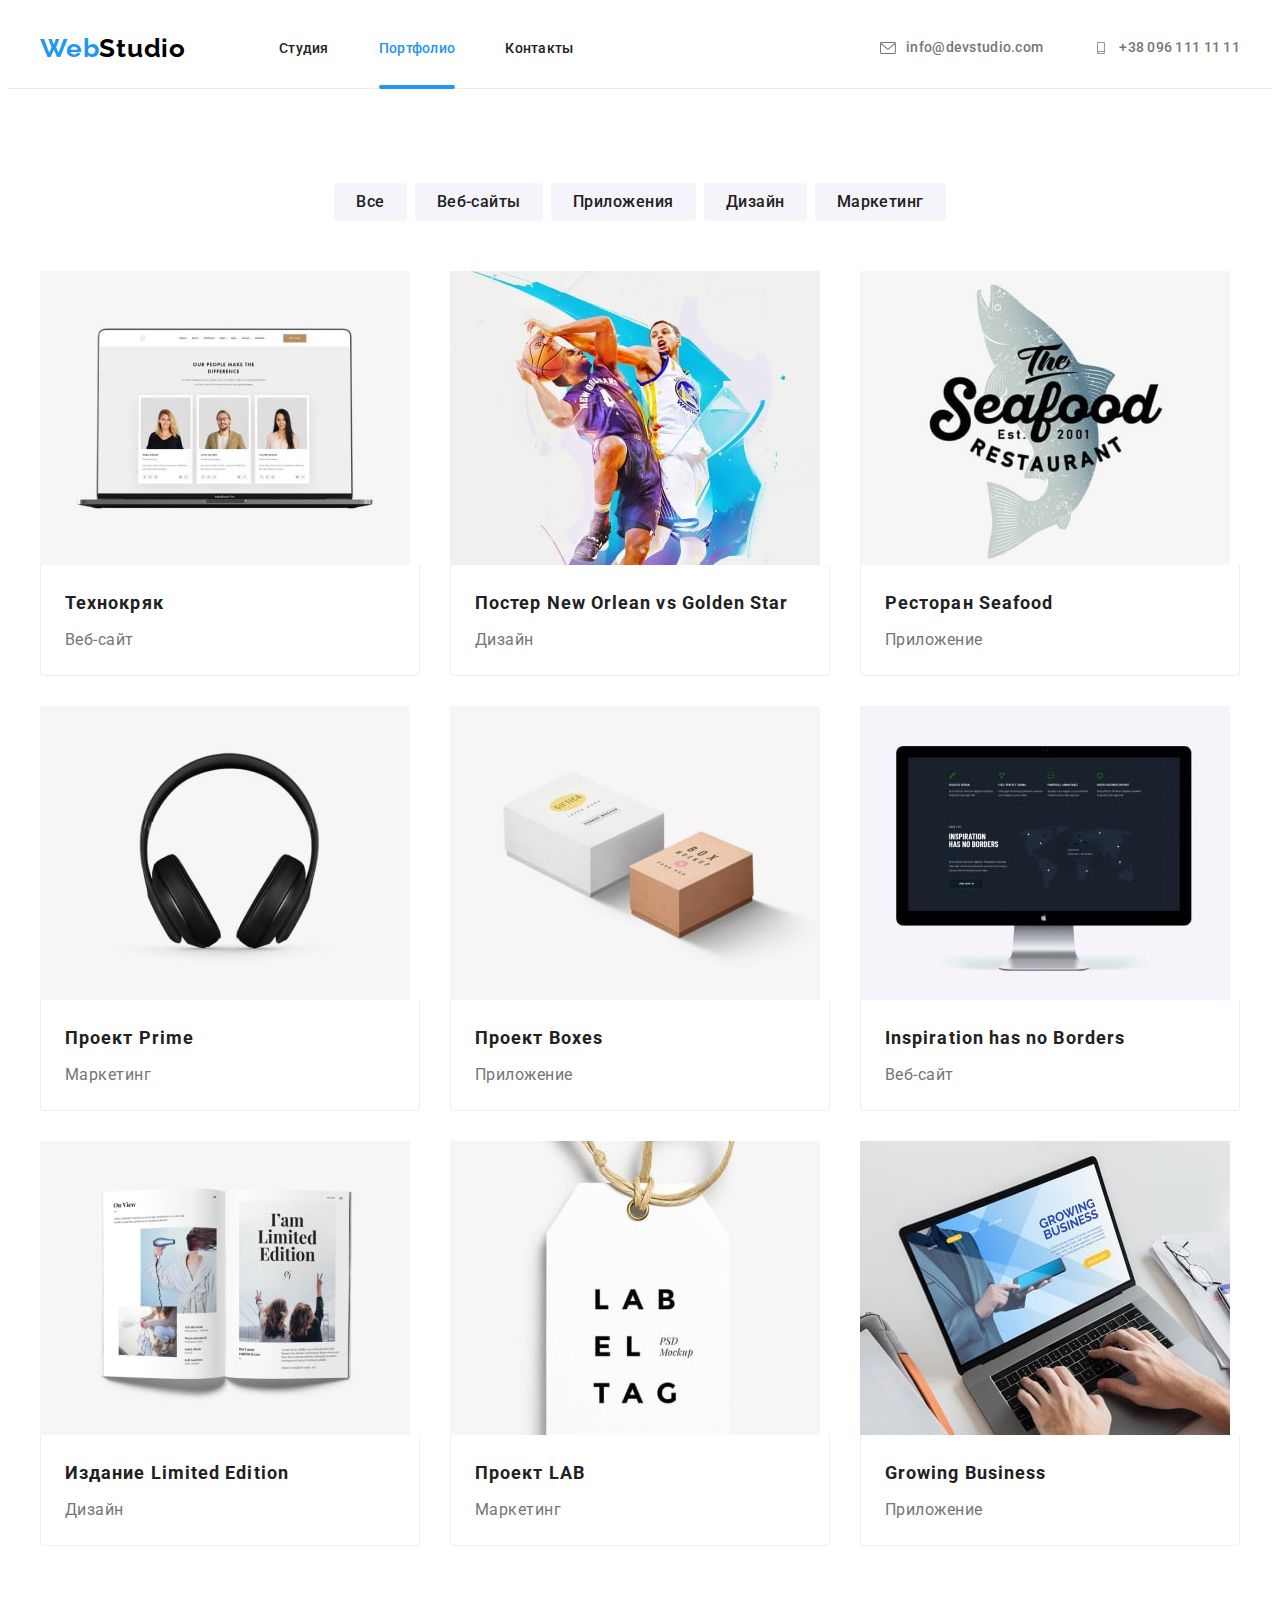
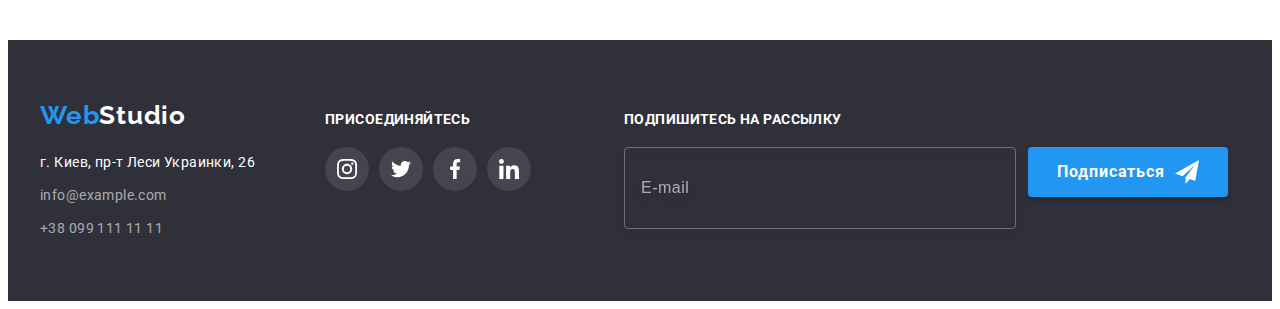
==== commit 62227195: "hw7" ====
--- a/portfolio.html
+++ b/portfolio.html
@@ -25,16 +25,16 @@
   <body>
     <header class="header">
       <div class="container header__container">
-        <nav class="header-nav">
+        <nav class="header-navigation">
           <a href="./index.html" class="logo header__logo logo--black link"
             ><span class="logo--blue">Web</span>Studio
           </a>
-          <ul class="header-nav__list list">
+          <ul class="header-nav list">
             <li class="header-nav__item">
               <a href="./index.html" class="header-nav__link link">Студия</a>
             </li>
             <li class="header-nav__item">
-              <a href="./portfolio.html" class="header-nav__link  current-link">Портфолио</a>
+              <a href="./portfolio.html" class="header-nav__link link current-link">Портфолио</a>
             </li>
             <li class="header-nav__item">
               <a href="" class="header-nav__link link">Контакты</a>
@@ -42,7 +42,7 @@
           </ul>
         </nav>
         
-        <ul class="header-contacts__list list">
+        <ul class="header-contacts list">
           <li class="header-contacts__item">
             <a href="mailto:info@devstudio.com" class="header-contacts__link link">
               <svg class="header-contacts__icon" width="16px" height="12px">
@@ -68,7 +68,7 @@
         <div class="container">
           <h2 class="visually-hidden">Портфолио</h2>
 
-          <ul class="portfolio__btn-list list">
+          <ul class="portfolio__button list">
             <li class="portfolio__btn-item">
               <button type="button" class="portfolio__btn btn">Все</button>
             </li>
@@ -86,7 +86,7 @@
             </li>
           </ul>
 
-          <ul class="card__list list">
+          <ul class="card list">
             <li class="card__item">
               <a href="#" class="card__link link">
                 <div class="card-overlay">
@@ -331,7 +331,7 @@
 
         <div class="soc-container">
           <p class="soc-container__text">присоединяйтесь</p>
-          <ul class="soc__list soc__list--footer list">
+          <ul class="soc soc__list--footer list">
             <li class="soc__item">
               <a href="#" class="soc__link soc__link--footer link">
                 <svg class="soc__icon soc__icon--footer" width="20px" height="20px">
--- a/css/main.min.css
+++ b/css/main.min.css
@@ -1 +1 @@
-:root{--main-title-color: #212121;--main-text-color: #757575;--main-hover-color: #2196f3;--main-svg-color: #afb1b8;--timing-function-cubic: cubic-bezier(0.4, 0, 0.2, 1);--duration: 250ms}.visually-hidden{position:absolute;white-space:nowrap;width:1px;height:1px;overflow:hidden;border:0;padding:0;clip:rect(0 0 0 0);clip-path:inset(50%);margin:-1px}p,h1,h2,h3,h4,h5,h6{margin:0}ul{margin:0;padding-left:0}body{font-family:"Roboto",sans-serif;font-style:normal}address{font-style:normal}img{display:block;max-width:100%;height:auto}.link{text-decoration:none;font-style:normal}.list{list-style:none}.btn{cursor:pointer;font-family:inherit;border:rgba(0,0,0,0)}.container{width:1200px;padding-left:15px;padding-right:15px;margin-left:auto;margin-right:auto}.section{padding-top:94px;padding-bottom:94px}.logo{font-family:"Raleway",sans-serif;font-weight:700;font-size:26px;line-height:1.19;letter-spacing:.03em}.header__logo{margin-right:93px}.footer__logo{display:inline-block;margin-bottom:20px}.logo--black{color:#000}.logo--blue{color:#2196f3}.logo--white{color:#fff}.soc__list{display:flex;gap:10px}.soc__list--team{justify-content:center;padding-bottom:30px}.soc__list--footer{justify-content:start}.soc__link{display:flex;align-items:center;justify-content:center;width:44px;height:44px;border-radius:50%;transition:background-color var(--duration) var(--timing-function-cubic)}.soc__link--team{background-color:#fff}.soc__link--team:hover,.soc__link--team:focus{background-color:var(--main-hover-color)}.soc__icon--team{fill:var(--main-svg-color);transition:fill var(--duration) var(--timing-function-cubic)}.soc__link:hover .soc__icon--team,.soc__link:focus .soc__icon--team{fill:#fff}.soc__link--footer{background-color:rgba(255,255,255,.1)}.soc__link--footer:hover,.soc__link--footer:focus{background-color:var(--main-hover-color)}.soc__icon--footer{fill:#fff}.registration-form__field{margin-bottom:10px}.registration-form__field--user-comment{margin-bottom:20px}.registration-form__title{display:block;font-weight:400;font-size:12px;line-height:1.1666666667;letter-spacing:.01em;color:var(--main-text-color);margin-bottom:4px}.registration-form__wrap{position:relative}.registration-form__input{width:100%;min-height:40px;border:1px solid rgba(33,33,33,.2);border-radius:4px;padding-left:42px;transition:border-color var(--duration) var(--timing-function-cubic),outline-color var(--duration) var(--timing-function-cubic)}.registration-form__input:focus{border-color:var(--main-hover-color);outline-color:var(--main-hover-color)}.registration-form__comment{display:block;width:100%;min-height:120px;border:1px solid rgba(33,33,33,.2);border-radius:4px;resize:none;padding:12px 16px;transition:border-color var(--duration) var(--timing-function-cubic),outline-color var(--duration) var(--timing-function-cubic)}.registration-form__comment:focus{border-color:var(--main-hover-color);outline-color:var(--main-hover-color)}.registration-form__comment::placeholder{font-weight:400;font-size:12px;line-height:1.1666666667;letter-spacing:.01em;color:rgba(117,117,117,.5)}.registration-form__icon{position:absolute;left:12px;top:50%;transform:translateY(-50%);transition:fill var(--duration) var(--timing-function-cubic)}.modal-input:focus+.registration-form__icon{fill:var(--main-hover-color)}.modal-checkbox{margin-bottom:30px}.modal-checkbox__text{font-weight:400;font-size:14px;line-height:1.7142857143;letter-spacing:.03em;color:var(--main-text-color);display:flex;justify-content:center;align-items:center}.modal-checkbox__text span:first-child{width:16px;height:15px;border:2px solid var(--main-title-color);border-radius:3px;margin-right:8.38px;display:flex;align-items:center;justify-content:center;transition:background-color var(--duration) var(--timing-function-cubic),border-color var(--duration) var(--timing-function-cubic)}.modal-checkbox__input:checked+.modal-checkbox__text span:first-child{background-color:var(--main-hover-color);border-color:var(--main-hover-color)}.modal-checkbox__check{fill:rgba(0,0,0,0);transition:fill var(--duration) var(--timing-function-cubic)}.modal-checkbox__input:checked+.modal-checkbox__text .modal-checkbox__check{fill:#fff}.modal-checkbox__link{font-weight:400;font-size:14px;line-height:1.7142857143;letter-spacing:.03em;color:var(--main-hover-color)}.modal-checkbox__btn{display:flex;align-items:center;justify-content:center;text-align:center;margin-left:auto;margin-right:auto;font-weight:700;font-size:16px;line-height:1.875;width:200px;height:50px;letter-spacing:.06em;color:#fff;background:var(--main-hover-color);box-shadow:0px 4px 4px rgba(0,0,0,.15);border-radius:4px;transition:background-color var(--duration) var(--timing-function-cubic)}.modal-checkbox__btn:hover,.modal-checkbox__btn:focus{background-color:#188ce8}.header{background-color:#fff;border-bottom:1px solid #ececec}.header__container{display:flex;align-items:center}.header-nav{display:flex;align-items:center}.header-nav__list{display:flex}.header-nav__item{margin-right:50px}.header-nav__item:last-child{margin-right:0}.header-nav__link{font-weight:500;font-size:14px;line-height:1.14;letter-spacing:.02em;color:#212121;transition-property:color;transition-duration:var(--duration);transition-timing-function:var(--timing-function-cubic);position:relative;padding-bottom:32px;padding-top:32px}.header-nav__link:hover,.header-nav__link:focus{color:var(--main-hover-color)}.header-contacts__list{margin-left:auto;display:flex;justify-content:flex-end}.header-contacts__item{margin-right:50px}.header-contacts__item:last-child{margin-right:0}.header-contacts__link{display:flex;align-items:center;font-weight:500;font-size:14px;line-height:1.14;letter-spacing:.02em;color:var(--main-text-color);transition:color var(--duration) var(--transition-cubic);padding-bottom:32px;padding-top:32px}.header-contacts__link:hover,.header-contacts__link:focus{color:var(--main-hover-color)}.header-contacts__icon{margin-right:10px;fill:currentColor}.current-link{color:var(--main-hover-color);position:relative}.current-link::after{content:"";display:block;position:absolute;width:100%;height:4px;background-color:currentColor;border-radius:2px;bottom:-1px}.hero{background-color:#c4c4c4;background-image:linear-gradient(rgba(47, 48, 58, 0.4), rgba(47, 48, 58, 0.4)),url(../images/img-hero-bg.jpg);background-repeat:no-repeat;background-position:center;background-size:cover;max-width:1600px;margin:auto auto;padding-top:200px;padding-bottom:200px}.hero__title{font-weight:900;font-size:44px;line-height:1.36;text-align:center;letter-spacing:.06em;text-transform:uppercase;color:#fff;max-width:696px;margin-left:auto;margin-right:auto;margin-bottom:30px}.hero__btn{border-radius:4px;font-weight:700;font-size:16px;line-height:1.875;display:flex;align-items:center;text-align:center;letter-spacing:.06em;color:#fff;background-color:#2196f3;margin-left:auto;margin-right:auto;padding:10px 32px;transition:background-color var(--duration) var(--timing-function-cubic)}.hero__btn:hover,.hero__btn:focus{background-color:#188ce8}.quality__list{margin-left:auto;margin-right:auto;display:flex}.quality__item{align-items:baseline;margin-right:30px;flex-basis:calc((100% - 90px)/4)}.quality__item:last-child{margin-right:0}.quality__logo{display:flex;align-items:center;justify-content:center;width:270px;height:120px;background-color:#f5f4fa;margin-bottom:30px}.quality__title{font-weight:700;font-size:14px;line-height:1.14;letter-spacing:.03em;text-transform:uppercase;color:var(--main-title-color);margin-bottom:10px}.quality__text{font-size:14px;line-height:1.7142857143;letter-spacing:.03em;color:var(--main-text-color)}.about{padding-top:0}.about__list{display:flex;column-gap:30px}.about__title{font-weight:700;font-size:36px;line-height:1.17;text-align:center;letter-spacing:.03em;color:var(--main-title-color);margin-bottom:50px}.about__item{position:relative}.about__text{font-weight:700;font-size:14px;line-height:16px;text-align:center;letter-spacing:.03em;text-transform:uppercase;color:#fff;background-color:rgba(47,48,58,.8);position:absolute;bottom:0;width:100%;height:70px;display:flex;justify-content:center;align-items:center}.team{background-color:#f5f4fa}.team-card__list{display:flex;column-gap:30px}.team-card__item{border-radius:0px 0px 4px 4px;background-color:#fff;box-shadow:0px 1px 3px rgba(0,0,0,.12),0px 1px 1px rgba(0,0,0,.14),0px 2px 1px rgba(0,0,0,.2)}.team__title{font-weight:700;font-size:36px;line-height:1.17;text-align:center;letter-spacing:.03em;color:var(--main-title-color);margin-bottom:50px}.team-card__title{font-weight:500;font-size:16px;line-height:1.19;text-align:center;letter-spacing:.03em;color:var(--main-title-color);margin-bottom:10px;padding-top:30px}.team-card__text{font-size:16px;line-height:1.19;text-align:center;letter-spacing:.03em;color:var(--main-text-color);margin-bottom:16px}.clients__title{font-weight:700;font-size:36px;line-height:1.1666666667;text-align:center;letter-spacing:.03em;color:var(--main-title-color);margin-bottom:50px}.clients__list{display:flex;justify-content:center;gap:30px}.clients__link{display:flex;align-items:center;justify-content:center;width:170px;height:92px;color:var(--main-svg-color);border:1px solid #afb1b8;border-radius:4px;transition:border-color var(--duration) var(--timing-function-cubic),color var(--duration) var(--timing-function-cubic)}.clients__link:hover,.clients__link:focus{border-color:var(--main-hover-color);color:var(--main-hover-color)}.clients__icon{fill:currentColor}.portfolio__btn{font-weight:500;font-size:16px;line-height:1.63;text-align:center;letter-spacing:.03em;color:#212121;background:#f5f4fa;border-radius:4px;transition:background-color var(--duration) var(--timing-function-cubic),color var(--duration) var(--timing-function-cubic),box-shadow var(--duration) var(--timing-function-cubic);padding:6px 22px}.portfolio__btn:hover,.portfolio__btn:focus{background-color:#2196f3;color:#fff;box-shadow:0px 3px 1px rgba(0,0,0,.1),0px 1px 2px rgba(0,0,0,.08),0px 2px 2px rgba(0,0,0,.12)}.portfolio__btn-list{margin-bottom:50px;display:flex;justify-content:center;column-gap:8px}.card__list{display:flex;flex-wrap:wrap;column-gap:30px;row-gap:30px}.card__item{width:calc((100% - 60px)/3)}.card-info{padding:20px 24px;border-radius:0px 0px 4px 4px;border:1px solid #eee;border-top:none}.card-info__title{font-weight:700;font-size:18px;line-height:2;letter-spacing:.06em;color:var(--main-title-color);margin-bottom:4px}.card-info__text{font-size:16px;line-height:1.88;letter-spacing:.03em;color:var(--main-text-color)}.card__link{display:block;width:100%;height:100%;transition:box-shadow var(--duration) var(--timing-function-cubic)}.card__link:hover,.card__link:focus{box-shadow:0px 1px 1px rgba(0,0,0,.12),0px 4px 4px rgba(0,0,0,.06),1px 4px 6px rgba(0,0,0,.16)}.card-overlay{position:relative;overflow:hidden}.card-overlay__text{color:#fff;position:absolute;font-weight:400;font-size:18px;line-height:1.5555555556;letter-spacing:.03em;top:0;left:0;background-color:rgba(33,150,243,.9);width:100%;height:100%;transform:translateY(101%);transition:transform var(--duration) var(--timing-function-cubic);padding:63px 24px;overflow:auto}.card__link:hover .card-overlay__text{transform:translateY(0)}.backdrop{position:fixed;top:0;width:100%;height:100%;background-color:rgba(0,0,0,.2);transition:opacity var(--duration) var(--timing-function-cubic),visibility var(--duration) var(--timing-function-cubic)}.modal-window{position:absolute;top:50%;left:50%;transform:translate(-50%, -50%) scale(1);width:528px;height:581px;background-color:#fff;box-shadow:0px 1px 3px rgba(0,0,0,.12),0px 1px 1px rgba(0,0,0,.14),0px 2px 1px rgba(0,0,0,.2);border-radius:4px;transition:transform var(--duration) var(--timing-function-cubic);padding:40px}.backdrop.is-hidden .modal-window{transform:translate(-50%, -50%) scale(0)}.modal-window__btn{position:absolute;top:8px;right:8px;width:30px;height:30px;background-color:#fff;border:1px solid rgba(0,0,0,.1);border-radius:50%}.modal-wimdow__icon--close{position:absolute;top:50%;left:50%;transform:translate(-50%, -50%)}.is-hidden{opacity:0;visibility:hidden;pointer-events:none}.no-scroll{overflow:hidden}.modal-window__title{font-weight:700;font-size:20px;line-height:1.15;text-align:center;letter-spacing:.03em;color:var(--main-title-color);margin-bottom:12px}.footer{background:#2f303a;padding-top:60px;padding-bottom:60px}.address{margin-top:auto}.address__item-map{font-size:14px;line-height:1.7;letter-spacing:.03em;color:#fff;transition:color var(--duration) var(--timing-function-cubic)}.address__item-map:hover,.address__item-map:focus{color:var(--main-hover-color)}.address__link{font-size:14px;line-height:1.7;letter-spacing:.03em;color:rgba(255,255,255,.6);transition:color var(--duration) var(--timing-function-cubic)}.address__link:hover,.address__link:focus{color:var(--main-hover-color)}.address__item{margin-bottom:9px}.address__item:last-child{margin-bottom:0}.footer-container{display:flex;justify-content:start;align-items:baseline}.address-container{margin-right:70px}.soc-container__text{font-weight:700;font-size:14px;line-height:1.1428571429;letter-spacing:.03em;text-transform:uppercase;color:#fff;margin-bottom:20px}.subscription-container{margin-left:93px}.subscription-form{display:flex;justify-content:center;gap:12px}.subscription__title{font-weight:700;font-size:14px;line-height:1.1428571429;letter-spacing:.03em;text-transform:uppercase;color:#fff;margin-bottom:20px}.subscription-form__input{width:358px;height:50px;border:1px solid rgba(255,255,255,.3);filter:drop-shadow(0px 4px 4px rgba(0, 0, 0, 0.15));border-radius:4px;color:rgba(255,255,255,.6);background-color:rgba(0,0,0,0);padding:15px 16px}.subscription-form__input::placeholder{font-weight:400;font-size:16px;line-height:1.25;display:flex;align-items:center;letter-spacing:.03em;color:rgba(255,255,255,.6)}.subscription-form__btn{width:200px;height:50px;background:var(--main-hover-color);box-shadow:0px 4px 4px rgba(0,0,0,.15);border-radius:4px;display:flex;justify-content:center;align-items:center;gap:10px;transition:background-color var(--duration) var(--timing-function-cubic);font-weight:700;font-size:16px;line-height:1.875;letter-spacing:.06em;color:#fff}.subscription-form__btn:hover,.subscription-form__btn:focus{background-color:#188ce8}/*# sourceMappingURL=main.min.css.map */+:root{--main-title-color: #212121;--main-text-color: #757575;--main-hover-color: #2196f3;--main-svg-color: #afb1b8;--timing-function-cubic: cubic-bezier(0.4, 0, 0.2, 1);--duration: 250ms}.visually-hidden{position:absolute;white-space:nowrap;width:1px;height:1px;overflow:hidden;border:0;padding:0;clip:rect(0 0 0 0);clip-path:inset(50%);margin:-1px}p,h1,h2,h3,h4,h5,h6{margin:0}ul{margin:0;padding-left:0}body{font-family:"Roboto",sans-serif;font-style:normal}address{font-style:normal}img{display:block;max-width:100%;height:auto}.link{text-decoration:none;font-style:normal}.list{list-style:none}.btn{cursor:pointer;font-family:inherit;border:rgba(0,0,0,0)}.container{width:1200px;padding-left:15px;padding-right:15px;margin-left:auto;margin-right:auto}.section{padding-top:94px;padding-bottom:94px}.logo{font-family:"Raleway",sans-serif;font-weight:700;font-size:26px;line-height:1.19;letter-spacing:.03em}.header__logo{margin-right:93px}.footer__logo{display:inline-block;margin-bottom:20px}.logo--black{color:#000}.logo--blue{color:#2196f3}.logo--white{color:#fff}.soc{display:flex;gap:10px}.soc__list--team{justify-content:center;padding-bottom:30px}.soc__list--footer{justify-content:start}.soc__link{display:flex;align-items:center;justify-content:center;width:44px;height:44px;border-radius:50%;transition:background-color var(--duration) var(--timing-function-cubic)}.soc__link--team{background-color:#fff}.soc__link--team:hover,.soc__link--team:focus{background-color:var(--main-hover-color)}.soc__icon--team{fill:var(--main-svg-color);transition:fill var(--duration) var(--timing-function-cubic)}.soc__link:hover .soc__icon--team,.soc__link:focus .soc__icon--team{fill:#fff}.soc__link--footer{background-color:rgba(255,255,255,.1)}.soc__link--footer:hover,.soc__link--footer:focus{background-color:var(--main-hover-color)}.soc__icon--footer{fill:#fff}.registration-form__field{margin-bottom:10px}.registration-form__field--user-comment{margin-bottom:20px}.registration-form__title{display:block;font-weight:400;font-size:12px;line-height:1.1666666667;letter-spacing:.01em;color:var(--main-text-color);margin-bottom:4px}.registration-form__wrap{position:relative}.registration-form__input{width:100%;min-height:40px;border:1px solid rgba(33,33,33,.2);border-radius:4px;padding-left:42px;transition:border-color var(--duration) var(--timing-function-cubic),outline-color var(--duration) var(--timing-function-cubic)}.registration-form__input:focus{border-color:var(--main-hover-color);outline-color:var(--main-hover-color)}.registration-form__comment{display:block;width:100%;min-height:120px;border:1px solid rgba(33,33,33,.2);border-radius:4px;resize:none;padding:12px 16px;transition:border-color var(--duration) var(--timing-function-cubic),outline-color var(--duration) var(--timing-function-cubic)}.registration-form__comment:focus{border-color:var(--main-hover-color);outline-color:var(--main-hover-color)}.registration-form__comment::placeholder{font-weight:400;font-size:12px;line-height:1.1666666667;letter-spacing:.01em;color:rgba(117,117,117,.5)}.registration-form__icon{position:absolute;left:12px;top:50%;transform:translateY(-50%);transition:fill var(--duration) var(--timing-function-cubic)}.modal-input:focus+.registration-form__icon{fill:var(--main-hover-color)}.modal-checkbox{margin-bottom:30px}.modal-checkbox__text{font-weight:400;font-size:14px;line-height:1.7142857143;letter-spacing:.03em;color:var(--main-text-color);display:flex;justify-content:center;align-items:center}.modal-checkbox__text span:first-child{width:16px;height:15px;border:2px solid var(--main-title-color);border-radius:3px;margin-right:8.38px;display:flex;align-items:center;justify-content:center;transition:background-color var(--duration) var(--timing-function-cubic),border-color var(--duration) var(--timing-function-cubic)}.modal-checkbox__input:checked+.modal-checkbox__text span:first-child{background-color:var(--main-hover-color);border-color:var(--main-hover-color)}.modal-checkbox__check{fill:rgba(0,0,0,0);transition:fill var(--duration) var(--timing-function-cubic)}.modal-checkbox__input:checked+.modal-checkbox__text .modal-checkbox__check{fill:#fff}.modal-checkbox__link{font-weight:400;font-size:14px;line-height:1.7142857143;letter-spacing:.03em;color:var(--main-hover-color)}.modal-checkbox__btn{display:flex;align-items:center;justify-content:center;text-align:center;margin-left:auto;margin-right:auto;font-weight:700;font-size:16px;line-height:1.875;width:200px;height:50px;letter-spacing:.06em;color:#fff;background:var(--main-hover-color);box-shadow:0px 4px 4px rgba(0,0,0,.15);border-radius:4px;transition:background-color var(--duration) var(--timing-function-cubic)}.modal-checkbox__btn:hover,.modal-checkbox__btn:focus{background-color:#188ce8}.header{background-color:#fff;border-bottom:1px solid #ececec}.header__container{display:flex;align-items:center}.header-navigation{display:flex;align-items:center}.header-nav{display:flex}.header-nav__item{margin-right:50px}.header-nav__item:last-child{margin-right:0}.header-nav__link{font-weight:500;font-size:14px;line-height:1.14;letter-spacing:.02em;color:#212121;transition-property:color;transition-duration:var(--duration);transition-timing-function:var(--timing-function-cubic);position:relative;padding-bottom:32px;padding-top:32px}.header-nav__link:hover,.header-nav__link:focus{color:var(--main-hover-color)}.header-contacts{margin-left:auto;display:flex;justify-content:flex-end}.header-contacts__item{margin-right:50px}.header-contacts__item:last-child{margin-right:0}.header-contacts__link{display:flex;align-items:center;font-weight:500;font-size:14px;line-height:1.14;letter-spacing:.02em;color:var(--main-text-color);transition:color var(--duration) var(--timing-function-cubic);padding-bottom:32px;padding-top:32px}.header-contacts__link:hover,.header-contacts__link:focus{color:var(--main-hover-color)}.header-contacts__icon{margin-right:10px;fill:currentColor}.current-link{color:var(--main-hover-color);position:relative}.current-link::after{content:"";display:block;position:absolute;width:100%;height:4px;background-color:currentColor;border-radius:2px;bottom:-1px}.hero{background-color:#c4c4c4;background-image:linear-gradient(rgba(47, 48, 58, 0.4), rgba(47, 48, 58, 0.4)),url(../images/img-hero-bg.jpg);background-repeat:no-repeat;background-position:center;background-size:cover;max-width:1600px;margin:auto auto;padding-top:200px;padding-bottom:200px}.hero__title{font-weight:900;font-size:44px;line-height:1.36;text-align:center;letter-spacing:.06em;text-transform:uppercase;color:#fff;max-width:696px;margin-left:auto;margin-right:auto;margin-bottom:30px}.hero__btn{border-radius:4px;font-weight:700;font-size:16px;line-height:1.875;display:flex;align-items:center;text-align:center;letter-spacing:.06em;color:#fff;background-color:#2196f3;margin-left:auto;margin-right:auto;padding:10px 32px;transition:background-color var(--duration) var(--timing-function-cubic)}.hero__btn:hover,.hero__btn:focus{background-color:#188ce8}.quality{margin-left:auto;margin-right:auto;display:flex}.quality__item{align-items:baseline;margin-right:30px;flex-basis:calc((100% - 90px)/4)}.quality__item:last-child{margin-right:0}.quality__logo{display:flex;align-items:center;justify-content:center;width:270px;height:120px;background-color:#f5f4fa;margin-bottom:30px}.quality__title{font-weight:700;font-size:14px;line-height:1.14;letter-spacing:.03em;text-transform:uppercase;color:var(--main-title-color);margin-bottom:10px}.quality__text{font-size:14px;line-height:1.7142857143;letter-spacing:.03em;color:var(--main-text-color)}.about{padding-top:0}.about__list{display:flex;column-gap:30px}.about__title{font-weight:700;font-size:36px;line-height:1.17;text-align:center;letter-spacing:.03em;color:var(--main-title-color);margin-bottom:50px}.about__item{position:relative}.about__text{font-weight:700;font-size:14px;line-height:16px;text-align:center;letter-spacing:.03em;text-transform:uppercase;color:#fff;background-color:rgba(47,48,58,.8);position:absolute;bottom:0;width:100%;height:70px;display:flex;justify-content:center;align-items:center}.team{background-color:#f5f4fa}.team-card{display:flex;column-gap:30px}.team-card__item{border-radius:0px 0px 4px 4px;background-color:#fff;box-shadow:0px 1px 3px rgba(0,0,0,.12),0px 1px 1px rgba(0,0,0,.14),0px 2px 1px rgba(0,0,0,.2)}.team__title{font-weight:700;font-size:36px;line-height:1.17;text-align:center;letter-spacing:.03em;color:var(--main-title-color);margin-bottom:50px}.team-card__title{font-weight:500;font-size:16px;line-height:1.19;text-align:center;letter-spacing:.03em;color:var(--main-title-color);margin-bottom:10px;padding-top:30px}.team-card__text{font-size:16px;line-height:1.19;text-align:center;letter-spacing:.03em;color:var(--main-text-color);margin-bottom:16px}.clients__title{font-weight:700;font-size:36px;line-height:1.1666666667;text-align:center;letter-spacing:.03em;color:var(--main-title-color);margin-bottom:50px}.clients__list{display:flex;justify-content:center;gap:30px}.clients__link{display:flex;align-items:center;justify-content:center;width:170px;height:92px;color:var(--main-svg-color);border:1px solid #afb1b8;border-radius:4px;transition:border-color var(--duration) var(--timing-function-cubic),color var(--duration) var(--timing-function-cubic)}.clients__link:hover,.clients__link:focus{border-color:var(--main-hover-color);color:var(--main-hover-color)}.clients__icon{fill:currentColor}.portfolio__btn{font-weight:500;font-size:16px;line-height:1.63;text-align:center;letter-spacing:.03em;color:#212121;background:#f5f4fa;border-radius:4px;transition:background-color var(--duration) var(--timing-function-cubic),color var(--duration) var(--timing-function-cubic),box-shadow var(--duration) var(--timing-function-cubic);padding:6px 22px}.portfolio__btn:hover,.portfolio__btn:focus{background-color:#2196f3;color:#fff;box-shadow:0px 3px 1px rgba(0,0,0,.1),0px 1px 2px rgba(0,0,0,.08),0px 2px 2px rgba(0,0,0,.12)}.portfolio__button{margin-bottom:50px;display:flex;justify-content:center;column-gap:8px}.card{display:flex;flex-wrap:wrap;column-gap:30px;row-gap:30px}.card__item{width:calc((100% - 60px)/3)}.card-info{padding:20px 24px;border-radius:0px 0px 4px 4px;border:1px solid #eee;border-top:none}.card-info__title{font-weight:700;font-size:18px;line-height:2;letter-spacing:.06em;color:var(--main-title-color);margin-bottom:4px}.card-info__text{font-size:16px;line-height:1.88;letter-spacing:.03em;color:var(--main-text-color)}.card__link{display:block;width:100%;height:100%;transition:box-shadow var(--duration) var(--timing-function-cubic)}.card__link:hover,.card__link:focus{box-shadow:0px 1px 1px rgba(0,0,0,.12),0px 4px 4px rgba(0,0,0,.06),1px 4px 6px rgba(0,0,0,.16)}.card-overlay{position:relative;overflow:hidden}.card-overlay__text{color:#fff;position:absolute;font-weight:400;font-size:18px;line-height:1.5555555556;letter-spacing:.03em;top:0;left:0;background-color:rgba(33,150,243,.9);width:100%;height:100%;transform:translateY(101%);transition:transform var(--duration) var(--timing-function-cubic);padding:63px 24px;overflow:auto}.card__link:hover .card-overlay__text{transform:translateY(0)}.backdrop{position:fixed;top:0;width:100%;height:100%;background-color:rgba(0,0,0,.2);transition:opacity var(--duration) var(--timing-function-cubic),visibility var(--duration) var(--timing-function-cubic)}.modal-window{position:absolute;top:50%;left:50%;transform:translate(-50%, -50%) scale(1);width:528px;height:581px;background-color:#fff;box-shadow:0px 1px 3px rgba(0,0,0,.12),0px 1px 1px rgba(0,0,0,.14),0px 2px 1px rgba(0,0,0,.2);border-radius:4px;transition:transform var(--duration) var(--timing-function-cubic);padding:40px}.backdrop.is-hidden .modal-window{transform:translate(-50%, -50%) scale(0)}.modal-window__btn{position:absolute;top:8px;right:8px;width:30px;height:30px;background-color:#fff;border:1px solid rgba(0,0,0,.1);border-radius:50%}.modal-wimdow__icon--close{position:absolute;top:50%;left:50%;transform:translate(-50%, -50%)}.is-hidden{opacity:0;visibility:hidden;pointer-events:none}.no-scroll{overflow:hidden}.modal-window__title{font-weight:700;font-size:20px;line-height:1.15;text-align:center;letter-spacing:.03em;color:var(--main-title-color);margin-bottom:12px}.footer{background:#2f303a;padding-top:60px;padding-bottom:60px}.address{margin-top:auto}.address__item-map{font-size:14px;line-height:1.7;letter-spacing:.03em;color:#fff;transition:color var(--duration) var(--timing-function-cubic)}.address__item-map:hover,.address__item-map:focus{color:var(--main-hover-color)}.address__link{font-size:14px;line-height:1.7;letter-spacing:.03em;color:rgba(255,255,255,.6);transition:color var(--duration) var(--timing-function-cubic)}.address__link:hover,.address__link:focus{color:var(--main-hover-color)}.address__item{margin-bottom:9px}.address__item:last-child{margin-bottom:0}.footer-container{display:flex;justify-content:start;align-items:baseline}.address-container{margin-right:70px}.soc-container__text{font-weight:700;font-size:14px;line-height:1.1428571429;letter-spacing:.03em;text-transform:uppercase;color:#fff;margin-bottom:20px}.subscription-container{margin-left:93px}.subscription-form{display:flex;justify-content:center;gap:12px}.subscription__title{font-weight:700;font-size:14px;line-height:1.1428571429;letter-spacing:.03em;text-transform:uppercase;color:#fff;margin-bottom:20px}.subscription-form__input{width:358px;height:50px;border:1px solid rgba(255,255,255,.3);filter:drop-shadow(0px 4px 4px rgba(0, 0, 0, 0.15));border-radius:4px;color:rgba(255,255,255,.6);background-color:rgba(0,0,0,0);padding:15px 16px}.subscription-form__input::placeholder{font-weight:400;font-size:16px;line-height:1.25;display:flex;align-items:center;letter-spacing:.03em;color:rgba(255,255,255,.6)}.subscription-form__btn{width:200px;height:50px;background:var(--main-hover-color);box-shadow:0px 4px 4px rgba(0,0,0,.15);border-radius:4px;display:flex;justify-content:center;align-items:center;gap:10px;transition:background-color var(--duration) var(--timing-function-cubic);font-weight:700;font-size:16px;line-height:1.875;letter-spacing:.06em;color:#fff}.subscription-form__btn:hover,.subscription-form__btn:focus{background-color:#188ce8}/*# sourceMappingURL=main.min.css.map */